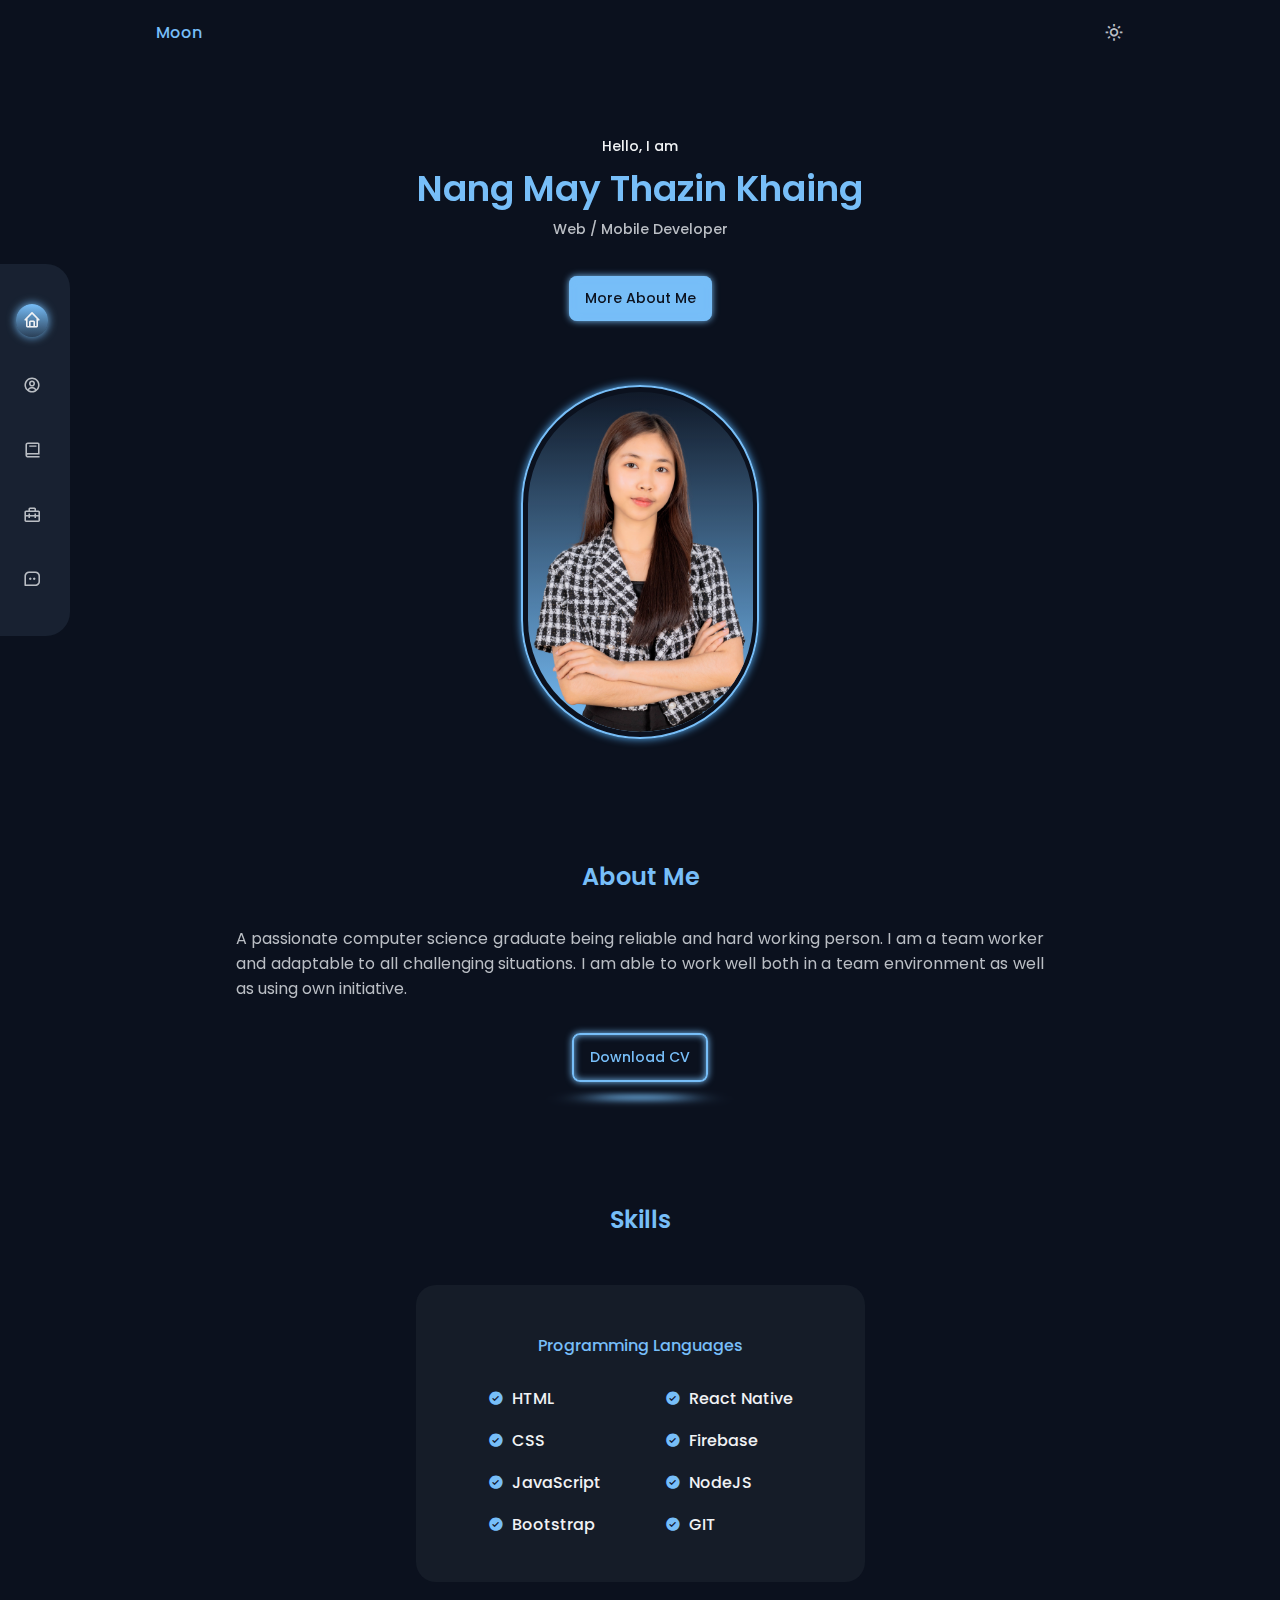
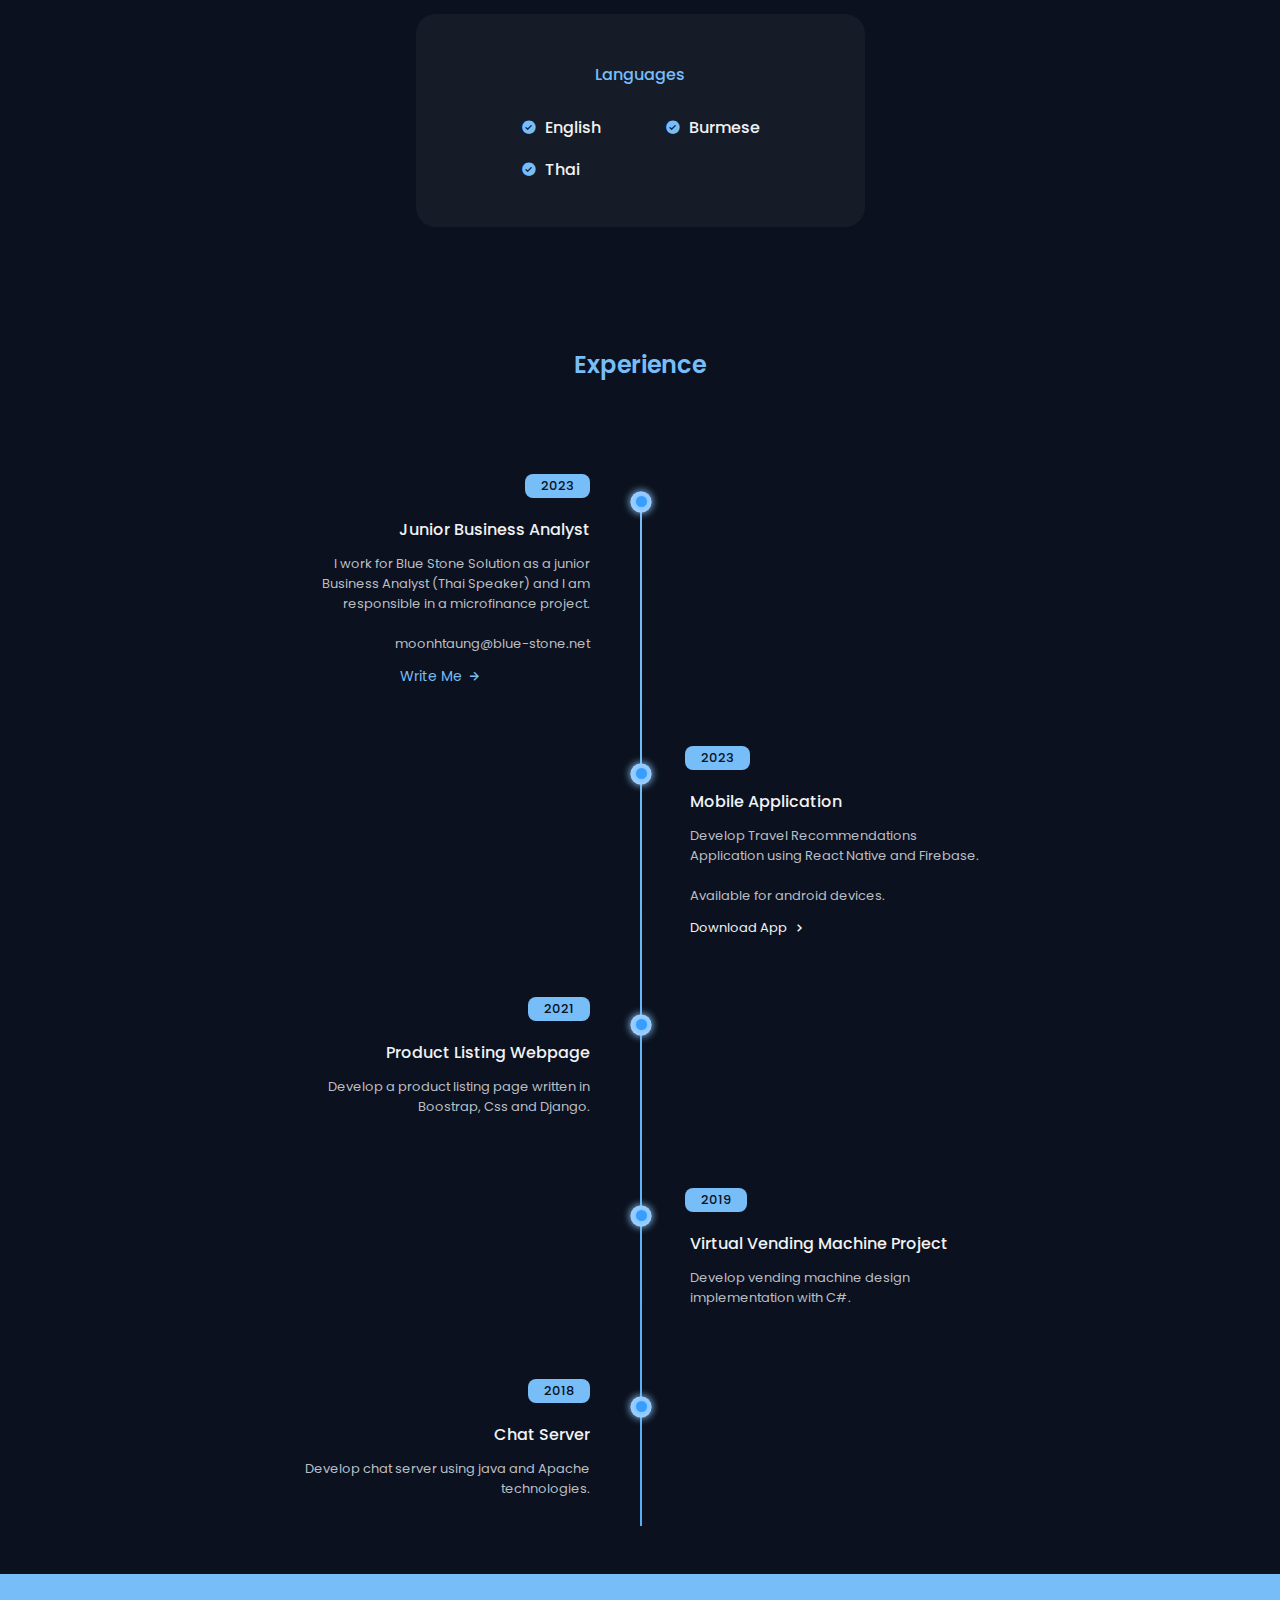
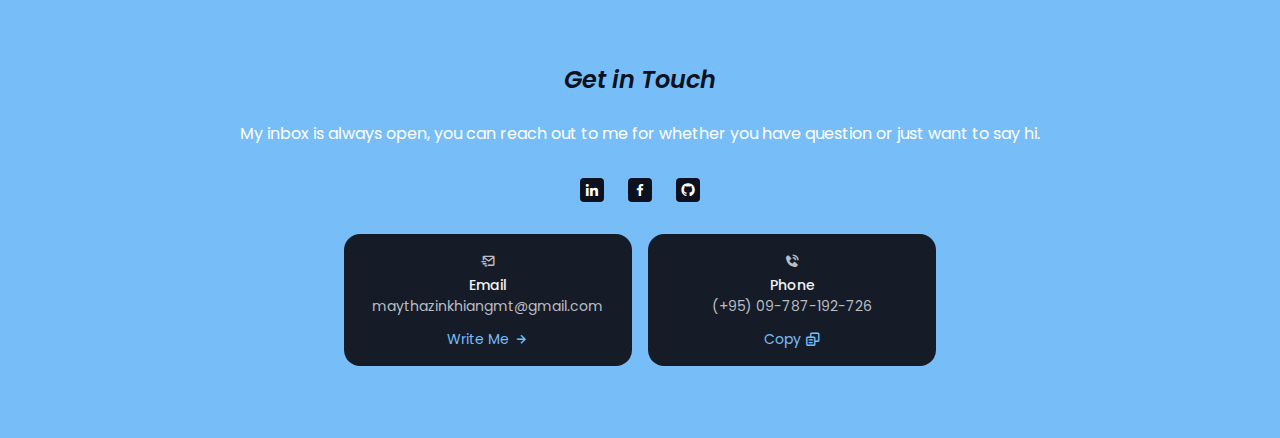
==== index.html @ bf265e57 "change pp and exp" ====
<!DOCTYPE html>
<html lang="en">
  <head>
    <meta charset="UTF-8" />
    <meta name="viewport" content="width=device-width, initial-scale=1.0" />
    <title>May Thazin Khaing | Portfolio</title>
    <!--=============== CSS ===============-->
    <link rel="stylesheet" href="assets/css/styles.css" />

    <!--=============== FAVICON ===============-->
    <link rel="shortcut icon" href="assets/img/T-3.png" type="image/x-icon" />

    <!--=============== BOXICONS ===============-->
    <link
      href="https://unpkg.com/boxicons@2.1.4/css/boxicons.min.css"
      rel="stylesheet"
    />
  </head>
  <body>
    <!--=============== HEADER ===============-->
    <header class="header" id="header">
      <nav class="nav container">
        <a href="#" class="nav_logo"> Moon </a>

        <div class="nav_menu">
          <ul class="nav_list">
            <li class="nav_item">
              <a href="#home" class="nav_link active-link">
                <i class="bx bx-home"></i>
              </a>
            </li>

            <li class="nav_item">
              <a href="#about" class="nav_link">
                <i class="bx bx-user-circle"></i>
              </a>
            </li>

            <li class="nav_item">
              <a href="#skills" class="nav_link">
                <i class="bx bx-book"></i>
              </a>
            </li>

            <li class="nav_item">
              <a href="#experience" class="nav_link">
                <i class="bx bx-briefcase-alt-2"></i>
              </a>
            </li>

            <li class="nav_item">
              <a href="#footer" class="nav_link">
                <i class="bx bx-message-square-dots"></i>
              </a>
            </li>
          </ul>
        </div>

        <!-- Theme Change Button -->
        <i class="bx bx-sun change_theme" id="theme_button"></i>
      </nav>
    </header>
    <!--=============== MAIN ===============-->
    <main class="main">
      <!--=============== Home ===============-->
      <section class="home section" id="home">
        <div class="home_container container grid">
          <div class="home_data">
            <span class="home_greeting">Hello, I am </span>
            <h1 class="home_name">Nang May Thazin Khaing</h1>
            <h3 class="home_position">Web / Mobile Developer</h3>

            <div class="home_button">
              <a href="#about" class="button">More About Me</a>
            </div>
          </div>
          <div class="home_photo-border">
            <div class="home_photo">
              <img
                src="assets/img/profile.png"
                alt=""
                class="home_profile-img"
              />
            </div>
          </div>
        </div>
      </section>

      <!--=============== ABOUT ===============-->
      <section class="about section" id="about">
        <h2 class="section__title">About Me</h2>
        <div class="about_container container grid">
          <div class="about_data">
            <p class="about_description">
              A passionate computer science graduate being reliable and hard
              working person. I am a team worker and adaptable to all
              challenging situations. I am able to work well both in a team
              environment as well as using own initiative.
            </p>
            <div class="home_button">
              <a
                download=""
                href="assets/img/NangMayThazinKhaing.pdf"
                class="button button-transparent"
                >Download CV</a
              >
            </div>
          </div>
        </div>
      </section>

      <!--=============== SKILLS ===============-->
      <section class="skills section" id="skills">
        <h2 class="section__title">Skills</h2>

        <div class="skills_container container grid">
          <div class="skills_content">
            <h3 class="skills_title">Programming Languages</h3>

            <div class="skills_box">
              <div class="skills_group">
                <div class="skills_data">
                  <i class="bx bxs-check-circle"></i>

                  <div>
                    <h3 class="skills_name">HTML</h3>
                  </div>
                </div>

                <div class="skills_data">
                  <i class="bx bxs-check-circle"></i>

                  <div>
                    <h3 class="skills_name">CSS</h3>
                  </div>
                </div>

                <div class="skills_data">
                  <i class="bx bxs-check-circle"></i>

                  <div>
                    <h3 class="skills_name">JavaScript</h3>
                  </div>
                </div>

                <div class="skills_data">
                  <i class="bx bxs-check-circle"></i>

                  <div>
                    <h3 class="skills_name">Bootstrap</h3>
                  </div>
                </div>
              </div>

              <div class="skills_group">
                <div class="skills_data">
                  <i class="bx bxs-check-circle"></i>

                  <div>
                    <h3 class="skills_name">React Native</h3>
                  </div>
                </div>

                <div class="skills_data">
                  <i class="bx bxs-check-circle"></i>

                  <div>
                    <h3 class="skills_name">Firebase</h3>
                  </div>
                </div>

                <div class="skills_data">
                  <i class="bx bxs-check-circle"></i>

                  <div>
                    <h3 class="skills_name">NodeJS</h3>
                  </div>
                </div>

                <div class="skills_data">
                  <i class="bx bxs-check-circle"></i>

                  <div>
                    <h3 class="skills_name">GIT</h3>
                  </div>
                </div>
              </div>
            </div>
          </div>

          <div class="skills_content">
            <h3 class="skills_title">Languages</h3>

            <div class="skills_box">
              <div class="skills_group">
                <div class="skills_data">
                  <i class="bx bxs-check-circle"></i>

                  <div>
                    <h3 class="skills_name">English</h3>
                  </div>
                </div>

                <div class="skills_data">
                  <i class="bx bxs-check-circle"></i>

                  <div>
                    <h3 class="skills_name">Thai</h3>
                  </div>
                </div>
              </div>

              <div class="skills_group">
                <div class="skills_data">
                  <i class="bx bxs-check-circle"></i>
                  <h3 class="skills_name">Burmese</h3>
                </div>
              </div>
            </div>
          </div>
        </div>
      </section>
      <!--=============== EXPERIENCE ===============-->
      <section class="experience section" id="experience">
        <h2 class="section__title">Experience</h2>
        <div class="experience_container container grid">
          <div class="experience_data">
            <ul class="experience_items">
              <li class="experience_list">
                <h3 class="exp_title">Junior Business Analyst</h3>
                <p class="exp_description">
                  I work for Blue Stone Solution as a junior Business Analyst
                  (Thai Speaker) and I am responsible in a microfinance project.

                  <br /><br />
                  moonhtaung@blue-stone.net
                </p>
                </p>
                <a
                  href="mailto:moonhtaung@blue-stone.net"
                  target="_blank"
                  class="contact_button"
                >
                  Write Me
                  <i class="bx bx-right-arrow-alt contact_button-icon"></i>
                </a>
                <span class="exp_circle"></span>
                <span class="exp_date">2023</span>
              </li>
              <li class="experience_list">
                <h3 class="exp_title">Mobile Application</h3>
                <p class="exp_description">
                  Develop Travel Recommendations Application using React Native
                  and Firebase. <br /><br />
                  Available for android devices.
                </p>

                <a
                  class="exp_link"
                  href="https://drive.google.com/file/d/1OIKzMav3jMDz3YAQADviZ7jn5xHWOQcJ/view?usp=share_link"
                  target="_blank"
                  >Download App<i class="bx bx-chevron-right exp_link-icon"></i
                ></a>

                <span class="exp_circle"></span>
                <span class="exp_date">2023</span>
              </li>

              <li class="experience_list">
                <h3 class="exp_title">Product Listing Webpage</h3>
                <p class="exp_description">
                  Develop a product listing page written in Boostrap, Css and
                  Django.
                </p>
                <!-- <a href="#" class="exp_link"
                  >Read More<i class="bx bx-chevron-right exp_link-icon"></i
                ></a> -->
                <span class="exp_circle"></span>
                <span class="exp_date">2021</span>
              </li>

              <li class="experience_list">
                <h3 class="exp_title">Virtual Vending Machine Project</h3>
                <p class="exp_description">
                  Develop vending machine design implementation with C#.
                </p>
                <!-- <a href="#" class="exp_link"
                  >Read More<i class="bx bx-chevron-right exp_link-icon"></i
                ></a> -->
                <span class="exp_circle"></span>
                <span class="exp_date">2019</span>
              </li>

              <li class="experience_list">
                <h3 class="exp_title">Chat Server</h3>
                <p class="exp_description">
                  Develop chat server using java and Apache technologies.
                </p>
                <!-- <a href="#" class="exp_link"
                  >Read More<i class="bx bx-chevron-right exp_link-icon"></i
                ></a> -->
                <span class="exp_circle"></span>
                <span class="exp_date">2018</span>
              </li>
            </ul>
          </div>
        </div>
      </section>
      <!--=============== CONTACT ===============-->
      <section id="footer">
        <footer class="footer">
          <div class="footer_container container">
            <div class="footer_data">
              <h1 class="footer_title">Get in Touch</h1>
              <p class="footer_decription">
                My inbox is always open, you can reach out to me for whether you
                have question or just want to say hi.
              </p>
              <ul class="footer_social">
                <a
                  href="https://www.linkedin.com/in/may-thazin-khaing-b9573a240//"
                  target="_blank"
                  class="footer_social-link"
                >
                  <i class="bx bxl-linkedin"></i>
                </a>
                <a
                  href="https://www.facebook.com/moontoonmt"
                  target="_blank"
                  class="footer_social-link"
                >
                  <i class="bx bxl-facebook"></i>
                </a>
                <a
                  href="https://github.com/maythazinkhaing"
                  target="_blank"
                  class="footer_social-link"
                >
                  <i class="bx bxl-github"></i>
                </a>
              </ul>
            </div>
            <div class="contact_info">
              <div class="contact_card">
                <i class="bx bx-mail-send contact_card-icon"></i>
                <h3 class="contact_card-title">Email</h3>
                <span class="contact_card-data"
                  >maythazinkhiangmt@gmail.com</span
                >

                <a
                  href="mailto:maythazinkhiangmt@gmail.com"
                  target="_blank"
                  class="contact_button"
                >
                  Write Me
                  <i class="bx bx-right-arrow-alt contact_button-icon"></i>
                </a>
              </div>

              <div class="contact_card">
                <i class="bx bxs-phone-call"></i>
                <h3 class="contact_card-title">Phone</h3>
                <span class="contact_card-data">(+95) 09-787-192-726</span>
                <a class="contact_button" onclick="copyPhone()">
                  Copy
                  <i class="bx bx-copy-alt contact_button-icon"></i>
                </a>
              </div>
              <span class="popuptext" id="myPopup">copied!</span>
            </div>
          </div>
        </footer>
      </section>
    </main>
    <!--=============== MAIN JS ===============-->
    <script src="assets/js/scrollreveal.min.js"></script>
    <!--=============== MAIN JS ===============-->
    <script src="assets/js/main.js"></script>
  </body>
</html>
---- assets/css/styles.css ----
/*=============== GOOGLE FONTS ===============*/
@import url("https://fonts.googleapis.com/css2?family=Poppins:wght@400;500;600&display=swap");

/*=============== VARIABLES CSS ===============*/
:root {
  --header-height: 3.5rem;

  /*========== Colors ==========*/
  /*Color mode HSL(hue, saturation, lightness)*/
  /*
        Purple: hsl(250, 66%, 75%)
        Blue: hsl(207, 90%, 72%)
        Pink: hsl(356, 66%, 75%)
        Teal: hsl(174, 63%, 62%)
  */
  --first-hue: 207;
  --sat: 90%;
  --lig: 72%;
  --second-hue: 219;
  --first-color: hsl(var(--first-hue), var(--sat), var(--lig));
  --first-color-alt: hsl(var(--first-hue), var(--sat), 65%); /* -4% */
  --title-color: hsl(var(--second-hue), 15%, 95%);
  --text-color: hsl(var(--second-hue), 8%, 75%);
  --text-color-light: hsl(var(--second-hue), 4%, 55%);
  --body-color: hsl(var(--second-hue), 48%, 8%);
  --container-color: hsl(var(--second-hue), 32%, 12%);

  /*========== Font and typography ==========*/
  /*.5rem = 8px | 1rem = 16px ...*/
  --body-font: "Poppins", sans-serif;
  --biggest-font-size: 1.75rem;
  --h1-font-size: 1.5rem;
  --h2-font-size: 1.25rem;
  --h3-font-size: 1rem;
  --normal-font-size: 0.938rem;
  --small-font-size: 0.813rem;
  --smaller-font-size: 0.75rem;
  --tiny-font-size: 0.625rem;

  /*========== Font weight ==========*/
  --font-medium: 500;
  --font-semibold: 600;

  /*========== z index ==========*/
  --z-tooltip: 10;
  --z-fixed: 100;
  --z-modal: 1000;
}

/* Responsive typography */
@media screen and (min-width: 968px) {
  :root {
    --biggest-font-size: 2.5rem;
    --h1-font-size: 2.25rem;
    --h2-font-size: 1.5rem;
    --h3-font-size: 1.25rem;
    --normal-font-size: 1rem;
    --small-font-size: 0.875rem;
    --smaller-font-size: 0.813rem;
  }
}

/*=============== BASE ===============*/
* {
  box-sizing: border-box;
  padding: 0;
  margin: 0;
}

html {
  scroll-behavior: smooth;
}

body,
button,
input,
textarea {
  font-family: var(--body-font);
  font-size: var(--normal-font-size);
}

body {
  background-color: var(--body-color);
  color: var(--text-color);
  transition: 0.4s; /* for light mode animation */
}

h1,
h2,
h3 {
  color: var(--title-color);
  font-weight: var(--font-semibold);
}

ul {
  list-style: none;
}

a {
  text-decoration: none;
}

button {
  cursor: pointer;
  border: none;
  outline: none;
}

img {
  max-width: 100%;
  height: auto;
}

/*=============== THEME ===============*/
.change_theme {
  font-size: 1.25rem;
  cursor: pointer;
  transition: 0.3s;
}

.change_theme:hover {
  color: var(--first-color);
}

/*========== Variables Light theme ==========*/
body.light-theme {
  --title-color: hsl(var(--second-hue), 15%, 15%);
  --text-color: hsl(var(--second-hue), 8%, 35%);

  --body-color: hsl(var(--second-hue), 100%, 99%);
  --container-color: white;
}

/*========== 
    Color changes in some parts of 
    the website, in light theme
==========*/
.light-theme .scroll-header {
  box-shadow: 0 2px 4px hsla(0, 0%, 1%, 0.1);
}

.light-theme .nav_menu {
  background-color: hsla(var(--second-hue), 32%, 90%, 0.5);
}

.light-theme .skills_content,
.light-theme .contact_card {
  box-shadow: 0 2px 8px hsl(var(--second-hue), 48%, 8%, 0.15);
}
/* .light-theme .experience_list {
  transition: 0.1s;
} */
.light-theme .experience_list:hover {
  box-shadow: 0 2px 8px hsl(var(--second-hue), 48%, 8%, 0.15);
  /* border: 1px solid var(--first-color); */
  /* background-color: none; */
}

.light-theme .footer_decription,
.light-theme .footer_social-link,
.light-theme .button {
  color: var(--title-color);
}

.light-theme .footer_social-link:hover {
  color: white;
  background: var(--title-color);
}

.light-theme .contact_button {
  font-weight: var(--font-medium);
}

.light-theme .button:hover {
  color: var(--body-color);
}
.light-theme .button {
  box-shadow: none;
}

.light-theme .button-transparent {
  box-shadow: 0;
}

.light-theme .active-link,
.light-theme .home_photo-border {
  box-shadow: none;
}

.light-theme .button-transparent::before {
  opacity: 0;
}
/*=============== REUSABLE CSS CLASSES ===============*/
.container {
  max-width: 968px;
  margin-left: 1rem;
  margin-right: 1rem;
}

.grid {
  display: grid;
  gap: 1.25rem;
}

.main {
  overflow: hidden;
}

.section {
  padding: 4.5rem 0 1rem;
}

.section__title,
.section__subtitle {
  text-align: center;
}

.section__title {
  font-size: var(--h2-font-size);
  color: var(--first-color);
  margin-bottom: 2rem;
}

.section__subtitle {
  display: block;
  font-size: var(--smaller-font-size);
  color: var(--text-color-light);
}

/*=============== HEADER & NAV===============*/
.header {
  position: fixed;
  top: 0;
  left: 0;
  width: 100%;
  background-color: var(--body-color);
  z-index: var(--z-fixed);
  transition: 0.4s;
}

.nav {
  display: flex;
  justify-content: space-between;
  align-items: center;
  height: var(--header-height);
}

.nav_logo {
  color: var(--first-color);
  font-weight: var(--font-medium);
  transition: 0.4s;
}

.nav_logo:hover {
  color: var(--first-color-alt);
}

.nav_menu {
  position: fixed;
  /* width: 65px; */
  width: 100%;
  /* height: max-content; */
  /* margin: auto 0;
  inset: 0; */
  bottom: 0;
  left: 0;
  background-color: hsla(var(--second-hue), 32%, 16%, 0.8);
  /* border-radius: 0 2rem 2rem 0; */
  border-radius: 1rem 1rem 0 0;
  /* padding: 2.25rem 1rem; */
  padding: 1rem 2.2rem;
  backdrop-filter: blur(10px);
  transition: 0.4s;
}

.nav_list {
  display: grid;
  /* row-gap: 2rem; */
  /* column-gap: 2rem; */
  justify-content: space-between;
  display: flex;
}

.nav_link {
  color: var(--text-color);
  font-size: 1.15rem;
  padding: 0.45rem;
  border-radius: 5rem;
  display: flex;
  cursor: pointer;
}

/* Active link */
.active-link {
  background: linear-gradient(
    180deg,
    hsla(var(--first-hue), var(--sat), var(--lig), 1),
    hsla(var(--first-hue), var(--sat), var(--lig), 0.2)
  );

  box-shadow: 0 0 0.5em 0 var(--first-color);
  color: var(--title-color);
}

/* Change background header */
.scroll-header {
  box-shadow: 0 4px 4px hsla(0, 0%, 4%, 0.5);
}

/*=============== HOME ===============*/
.home_container {
  position: relative;
  row-gap: 4rem;
  padding-top: 2rem;
}

.home_data {
  text-align: center;
}

.home_greeting,
.home_position {
  font-size: var(--small-font-size);
  font-weight: var(--font-medium);
}

.home_greeting {
  display: block;
  color: var(--title-color);
  margin-bottom: 0.25rem;
}

.home_name {
  font-size: var(--h1-font-size);
  color: var(--first-color);
  margin-bottom: 0.2rem;
}

.home_position {
  color: var(--text-color);
  margin-bottom: 2.25rem;
}

.home_profile-img {
  width: 190px;
  max-width: 95%;
}

.home_photo {
  width: 190px;
  height: 290px;
  background: linear-gradient(
    180deg,
    hsla(var(--first-hue), var(--sat), var(--lig), 0.05),
    hsla(var(--first-hue), var(--sat), var(--lig), 1)
  );
  display: flex;
  align-items: flex-end;
  justify-content: center;
  border-radius: 10rem 10rem 10rem 10rem;
  overflow: hidden;
}

.home_photo-border {
  justify-self: center;
  border: 2px solid var(--first-color);

  border-radius: 10rem 10rem 10rem 10rem;
  padding: 0.3rem;
  box-shadow: 0 0 0.5em 0 var(--first-color-alt);
}

.home_button {
  justify-content: center;
  align-items: center;
}
/*=============== BUTTONS ===============*/
.button {
  display: inline-block;
  background-color: var(--first-color);
  padding: 0.75rem 1rem;
  border-radius: 0.5rem;
  color: var(--body-color);
  font-size: var(--small-font-size);
  font-weight: var(--font-medium);
  transition: 0.4s;
  box-shadow: inset 0 0 0.5em 0 var(--first-color),
    0 0 0.5em 0 var(--first-color);
}

.button-transparent {
  background-color: transparent;
  color: var(--first-color);
  border: 2px solid var(--first-color);
  box-shadow: inset 0 0 0.5em 0 var(--first-color),
    0 0 0.5em 0 var(--first-color);
  position: relative;
}

.button-transparent::before {
  content: "";
  position: absolute;
  background: var(--first-color);
  top: 90%;
  left: 0;
  width: 100%;
  height: 100%;
  transform: perspective(8em) rotatex(40deg) scale(0.7, 0.15);
  filter: blur(2em);
  /* opacity: 0.7; */
}

.button:hover {
  color: var(--body-color);
  background-color: var(--first-color-alt);
}

/*=============== ABOUT ===============*/
.about_container {
  row-gap: 2.5rem;
}

.about_data {
  text-align: center;
  transition: 0.4s;
}

.about_description {
  text-align: justify;
  margin: 0 1rem 2rem 1rem;
}
/*=============== ABOUT ===============*/
.skills_container {
  row-gap: 2rem;
  padding-top: 1rem;
}

.skills_content {
  background-color: var(--container-color);
  padding: 1.5rem;
  border-radius: 1.25rem;
}

.skills_title {
  font-size: var(--normal-font-size);
  font-weight: var(--font-medium);
  color: var(--first-color);
  text-align: center;
  margin-bottom: 1.5rem;
}

.skills_box {
  display: flex;
  justify-content: center;
  column-gap: 2.5rem;
}

.skills_group {
  display: grid;
  align-content: flex-start;
  row-gap: 1.5rem;
}

.skills_data {
  display: flex;
  column-gap: 0.5rem;
}

.skills .bxs-check-circle {
  color: var(--first-color);
  font-size: 1rem;
  font-weight: var(--font-medium);
}

.skills_name {
  font-size: var(--normal-font-size);
  font-weight: var(--font-medium);
  line-height: 18px;
}

.skills_level {
  font-size: var(--tiny-font-size);
}

/*=============== EXPERIENCE ===============*/
.experience_container {
  row-gap: 1.2rem;
  padding-top: 5.5rem;
  padding-bottom: 2rem;
}
.experience_data {
  width: 80%;
  height: auto;
  position: relative;
  justify-self: center;
  align-self: center;
}

.experience_items {
  list-style: none;
  margin-left: 1rem;
}
.experience_items::after {
  position: absolute;
  content: " ";
  width: 2px;
  height: 100%;
  background-image: linear-gradient(
    to bottom,
    var(--first-color),
    var(--first-color-alt)
  );
  left: -14px;
}

.experience_list {
  width: 100%;
  height: auto;
  padding: 15px 20px;
  /* background-color: var(--container-color); */
  box-shadow: 1px 1p 25px #0000008a;
  border-radius: 1rem;
  margin-bottom: 4.5rem;
  float: none;
  clear: none;
  position: relative;
  z-index: 99;
  transition: 0.4s;
}

.experience_list:hover {
  background-color: var(--container-color);
}

.experience_list:nth-child(odd) {
  float: left;
  clear: right;
}

.experience_list:nth-child(even) {
  float: right;
  clear: left;
}

.experience_list:last-child {
  margin-bottom: 0;
}

.exp_title {
  font-size: var(--normal-font-size);
  font-weight: var(--font-medium);
  color: var(--title-color);
}

.exp_description {
  font-size: var(--small-font-size);
  margin: 0.75rem 0;
  color: var(--text-color);
}

.exp_link {
  font-size: var(--smaller-font-size);
  color: var(--title-color);
  display: flex;
  width: fit-content;
  align-items: center;
  column-gap: 0.25rem;
  cursor: pointer;
}

.exp_link-icon {
  font-size: 1rem;
  transition: 0.4s;
}

.exp_link:hover .exp_link-icon {
  transform: translateX(0.25rem);
}

.exp_date {
  position: absolute;
  top: -28px;
  left: 15px;
  padding: 0.12rem 1rem;
  background-color: var(--first-color);
  /* border: 1px solid var(--first-color); */
  border-radius: 0.5rem;
  font-size: var(--smaller-font-size);
  font-weight: var(--font-medium);
  color: var(--body-color);
  display: grid;
  place-items: center;
}

.exp_circle {
  width: 25px;
  height: 25px;
  background-color: #a8d5ff;
  border-radius: 50%;
  position: absolute;
  top: 0;
  left: -29px;
  opacity: 1;
  transform: translate(-50%, -50%);
  box-shadow: inset 0 0 0.5em 0 #a8d5ff, 0 0 0.5em 0 #a8d5ff;
}

.exp_circle::after {
  content: " ";
  width: 15px;
  height: 15px;
  background-color: #379eff;
  border-radius: 50%;
  position: absolute;
  top: 50%;
  left: 50%;
  transform: translate(-50%, -50%);
  box-shadow: 0 0 0.7em 0 #379eff;
}

/*=============== SERVICES ===============*/

/* Services modal */

/*Active modal*/

/*=============== WORK ===============*/

/* Active item work*/

/*=============== TESTIMONIAL ===============*/

/* Swiper class */

/*=============== CONTACT ===============*/

/*=============== FOOTER ===============*/
.footer_container {
  padding: 3rem 0 8rem;
  transition: 0.4s;
  /* height: 100%; */
}

.footer {
  background-color: var(--first-color);
  /* height: 100vh; */
}

.footer_title {
  color: var(--body-color);
  font-size: 1.6rem;
  font-style: italic;
  text-align: center;
  margin-bottom: 1.5rem;
  margin-top: 1rem;
}

.footer_decription {
  color: white;
  text-align: center;
  margin-bottom: 2rem;
  font-size: var(--h3-font-size);
}

.footer_social {
  display: flex;
  justify-content: center;
  column-gap: 1.5rem;
  margin-bottom: 2rem;
}

.footer_social-link {
  color: white;
  background-color: var(--body-color);
  font-size: 1rem;
  padding: 0.25rem;
  border-radius: 0.25rem;
  display: inline-flex;
  transition: 0.4s;
}

.footer_social-link:hover {
  background-color: white;
  color: var(--body-color);
  border-radius: 50%;
  transform: scale(1.2);
}

.contact_info {
  display: grid;
  gap: 1rem;
}

.contact_card {
  background-color: var(--container-color);
  padding: 1rem;
  border-radius: 1rem;
  text-align: center;
}

.contact_card-title,
.contact_card-data {
  font-size: var(--small-font-size);
}

.contact_card-title {
  font-weight: var(--font-medium);
}

.contact_card-data {
  margin-bottom: 0.75rem;
  display: block;
}

.contact_button {
  display: flex;
  color: var(--first-color);
  font-size: var(--small-font-size);
  align-items: center;
  justify-content: center;
  column-gap: 0.25rem;
  cursor: pointer;
}

.contact_button:hover .contact_button-icon {
  transform: translateX(0.25rem);
}

.contact_button-icon {
  font-size: 1rem;
  transition: 0.4s;
}

/*=============== SCROLL BAR ===============*/
.popup {
  position: relative;
  display: inline-block;
  cursor: pointer;
  -webkit-user-select: none;
  -moz-user-select: none;
  -ms-user-select: none;
  user-select: none;
}

/* The actual popup */
.popuptext {
  display: none;
  font-size: var(--smaller-font-size);
  background-color: #555;
  color: #fff;
  text-align: center;
  border-radius: 6px;
  padding: 0.5rem 0.8rem;
  /* position: absolute; */
  z-index: 100;
  justify-self: center;
  /* display: inline-grid; */

  bottom: -312%;
  transition: 0.4s;
}

/* Popup arrow */

/* Toggle this class - hide and show the popup */
.show {
  display: inline-grid;
  -webkit-animation: fadeIn 1s;
  animation: fadeIn 1s;
}

/* Add animation (fade in the popup) */
@-webkit-keyframes fadeIn {
  from {
    opacity: 0;
  }
  to {
    opacity: 0.8;
  }
}

@keyframes fadeIn {
  from {
    opacity: 0;
  }
  to {
    opacity: 0.8;
  }
}

/*=============== SCROLL BAR ===============*/
::-webkit-scrollbar {
  width: 0.3rem;
  border-radius: 0.3rem;
  background-color: hsl(var(--second-hue), 8%, 38%);
}

::-webkit-scrollbar-thumb {
  /* background-color: hsl(var(--second-hue), 8%, 26%); */
  background-color: var(--first-color);
  border-radius: 0.5rem;
}

::-webkit-scrollbar-thumb:hover {
  background-color: var(--first-color-alt);
}

/*=============== BREAKPOINTS ===============*/
/* For small devices */
@media screen and (max-width: 320px) {
  .nav_menu {
    padding: 0.7rem 1.5rem;
  }

  .nav_link {
    font-size: 1rem;
  }

  .home_name {
    font-size: var(--h2-font-size);
  }

  .home_photo {
    width: 160px;
    height: 250px;
  }

  .skills_box {
    column-gap: 0.5rem;
  }
  .skills_title,
  .exp_title {
    font-size: var(--small-font-size);
  }
  .skills_name {
    font-size: var(--smaller-font-size);
  }
}

.exp_circle {
  width: 21px;
  height: 21px;
}

.exp_circle::after {
  width: 11px;
  height: 11px;
}

.exp_description {
  font-size: var(--smaller-font-size);
}

.footer_title {
  font-size: var(--h2-font-size);
}

.footer_decription {
  font-size: var(--small-font-size);
}

/* .contact_card-data {
  font-size: var(--small-font-size);
} */

/* For medium devices */
@media screen and (min-width: 576px) {
  .about_description {
    padding: 0 4rem;
  }

  .skills_container {
    justify-content: center;
  }

  .skills_content {
    padding: 2rem 3.5rem;
  }

  .experience_items {
    margin: 0;
  }

  .experience_items::after {
    left: auto;
  }
  .experience_data {
    width: 70%;
  }
  .experience_list {
    width: 50%;
  }

  .experience_list:nth-child(odd) {
    text-align: right;
  }

  .experience_list:nth-child(odd) {
    float: left;
    clear: right;
    transform: translateX(-30px);
  }

  .experience_list:nth-child(odd) .exp_date {
    right: 20px;
    left: auto;
  }

  .experience_list:nth-child(odd) .exp_circle {
    right: -31px;
    transform: translate(50%, -50%);
    left: auto;
  }

  .experience_list:nth-child(even) {
    float: right;
    clear: left;
    transform: translateX(30px);
  }
  .footer_container {
    padding-right: 4rem;
    padding-left: 4rem;
  }

  .footer_decription {
    font-size: var(--normal-font-size);
  }
}

@media screen and (min-width: 767px) {
  .contact_info {
    grid-template-columns: repeat(2, 50%);
  }

  .contact_card-data {
    word-wrap: break-word;
  }

  .contact_info {
    justify-content: center;
  }
}

/* For large devices */
@media screen and (min-width: 992px) {
  /* #footer {
    height: 100vh;
  }

  .footer {
    height: 100%;
  } */

  .container {
    margin-left: auto;
    margin-right: auto;
  }

  .section {
    padding: 6.5rem 0 1rem;
  }

  .section_title {
    margin-bottom: 3.5rem;
  }

  .nav {
    height: calc(var(--header-height) + 0.5rem);
  }

  .home_photo {
    width: 225px;
    height: 340px;
  }

  .home_profile-img {
    width: 240px;
  }

  .nav_menu {
    position: fixed;
    width: 70px;
    /* width: 100%; */
    height: max-content;
    margin: auto 0;
    inset: 0;
    /* bottom: 0;
    left: 0; */
    background-color: hsla(var(--second-hue), 32%, 16%, 0.8);
    border-radius: 0 1.5rem 1.5rem 0;
    /* border-radius: 1rem 1rem 0 0; */
    padding: 2.5rem 1rem;
    /* padding: 1rem 2.2rem; */
    backdrop-filter: blur(10px);
    transition: 0.4s;
  }

  .nav_list {
    display: grid;
    row-gap: 2rem;
    column-gap: 2rem;
    justify-content: space-between;
    /* display: flex; */
  }

  .skills_content {
    padding: 3rem 4.5rem;
  }
  .skills_title {
    margin-bottom: 2rem;
  }
  .skills_box {
    column-gap: 4rem;
  }

  .footer_container {
    justify-content: center;
    display: flex;
    align-items: center;
    height: 100%;
    flex-direction: column;
    padding: 4.5rem;
  }

  .contact_info {
    width: 70%;
    justify-content: flex;
  }

  .experience_list:nth-child(odd) {
    text-align: right;
  }
}
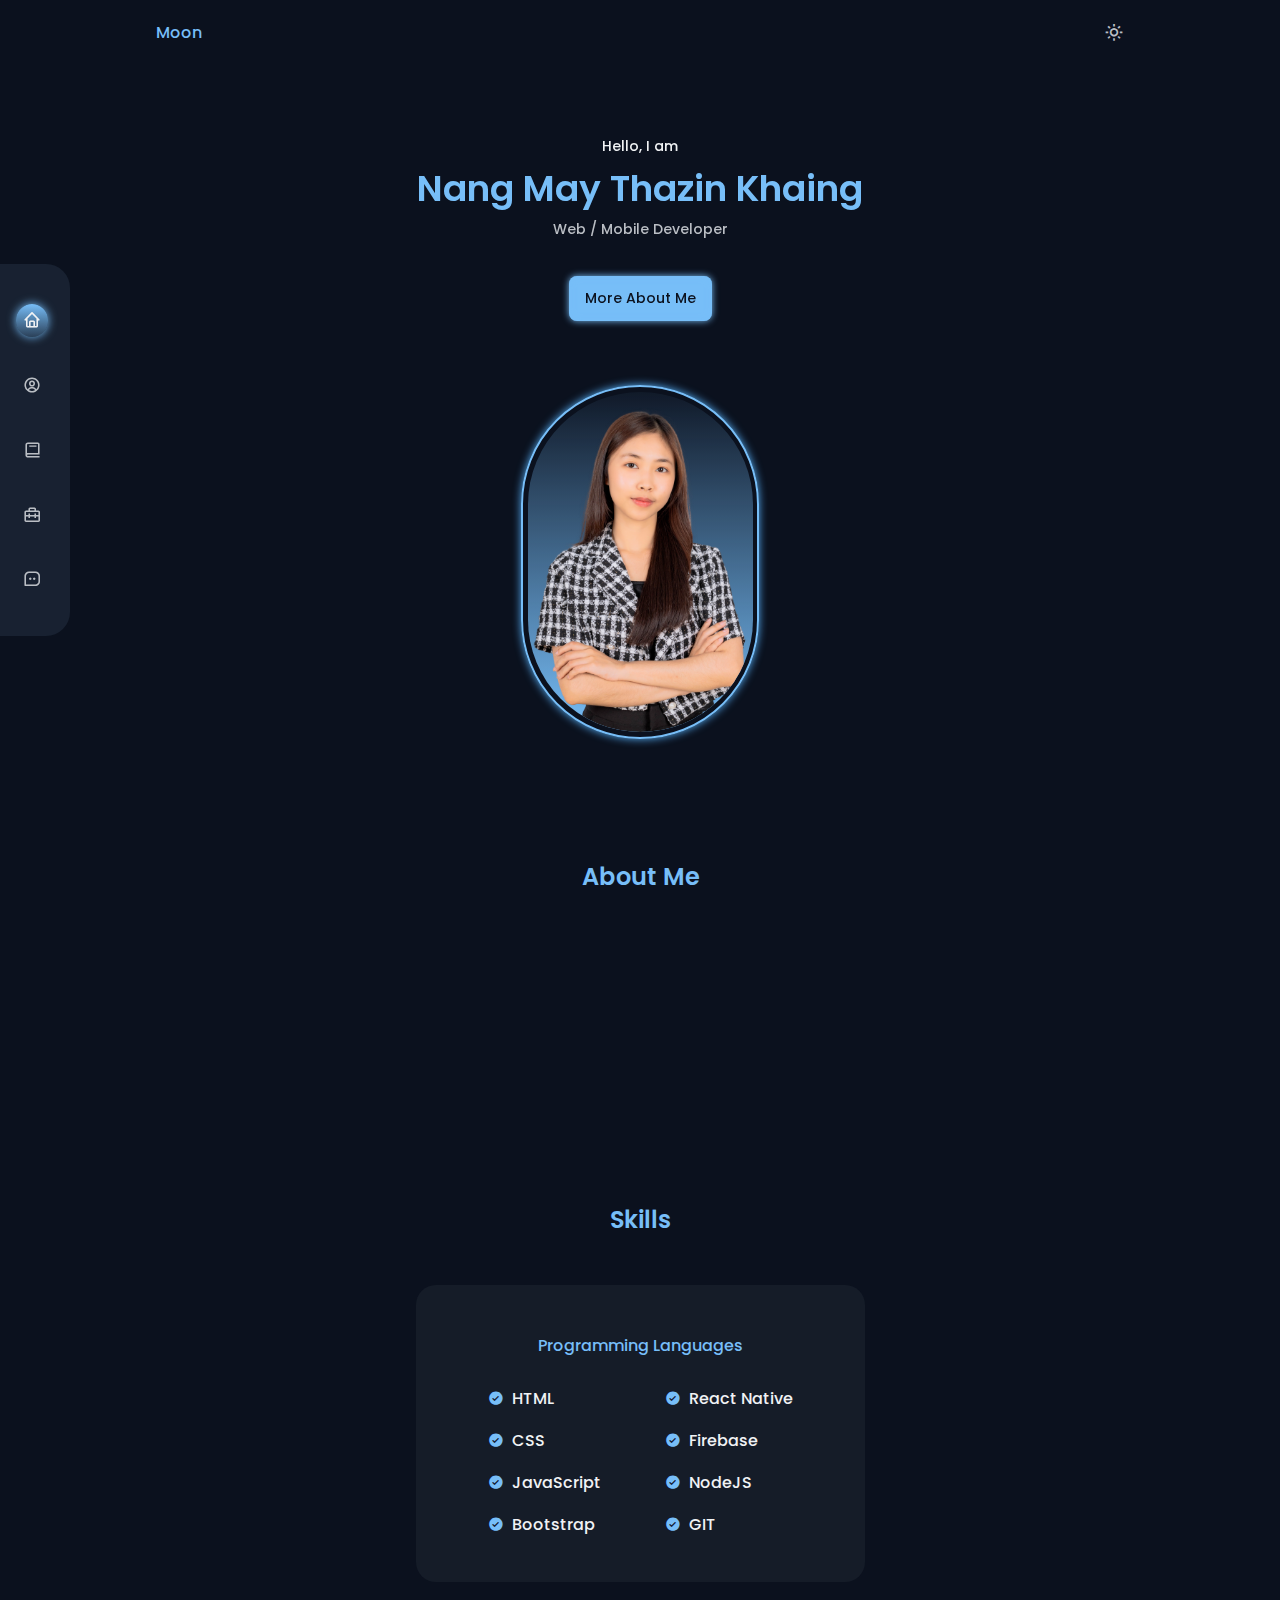
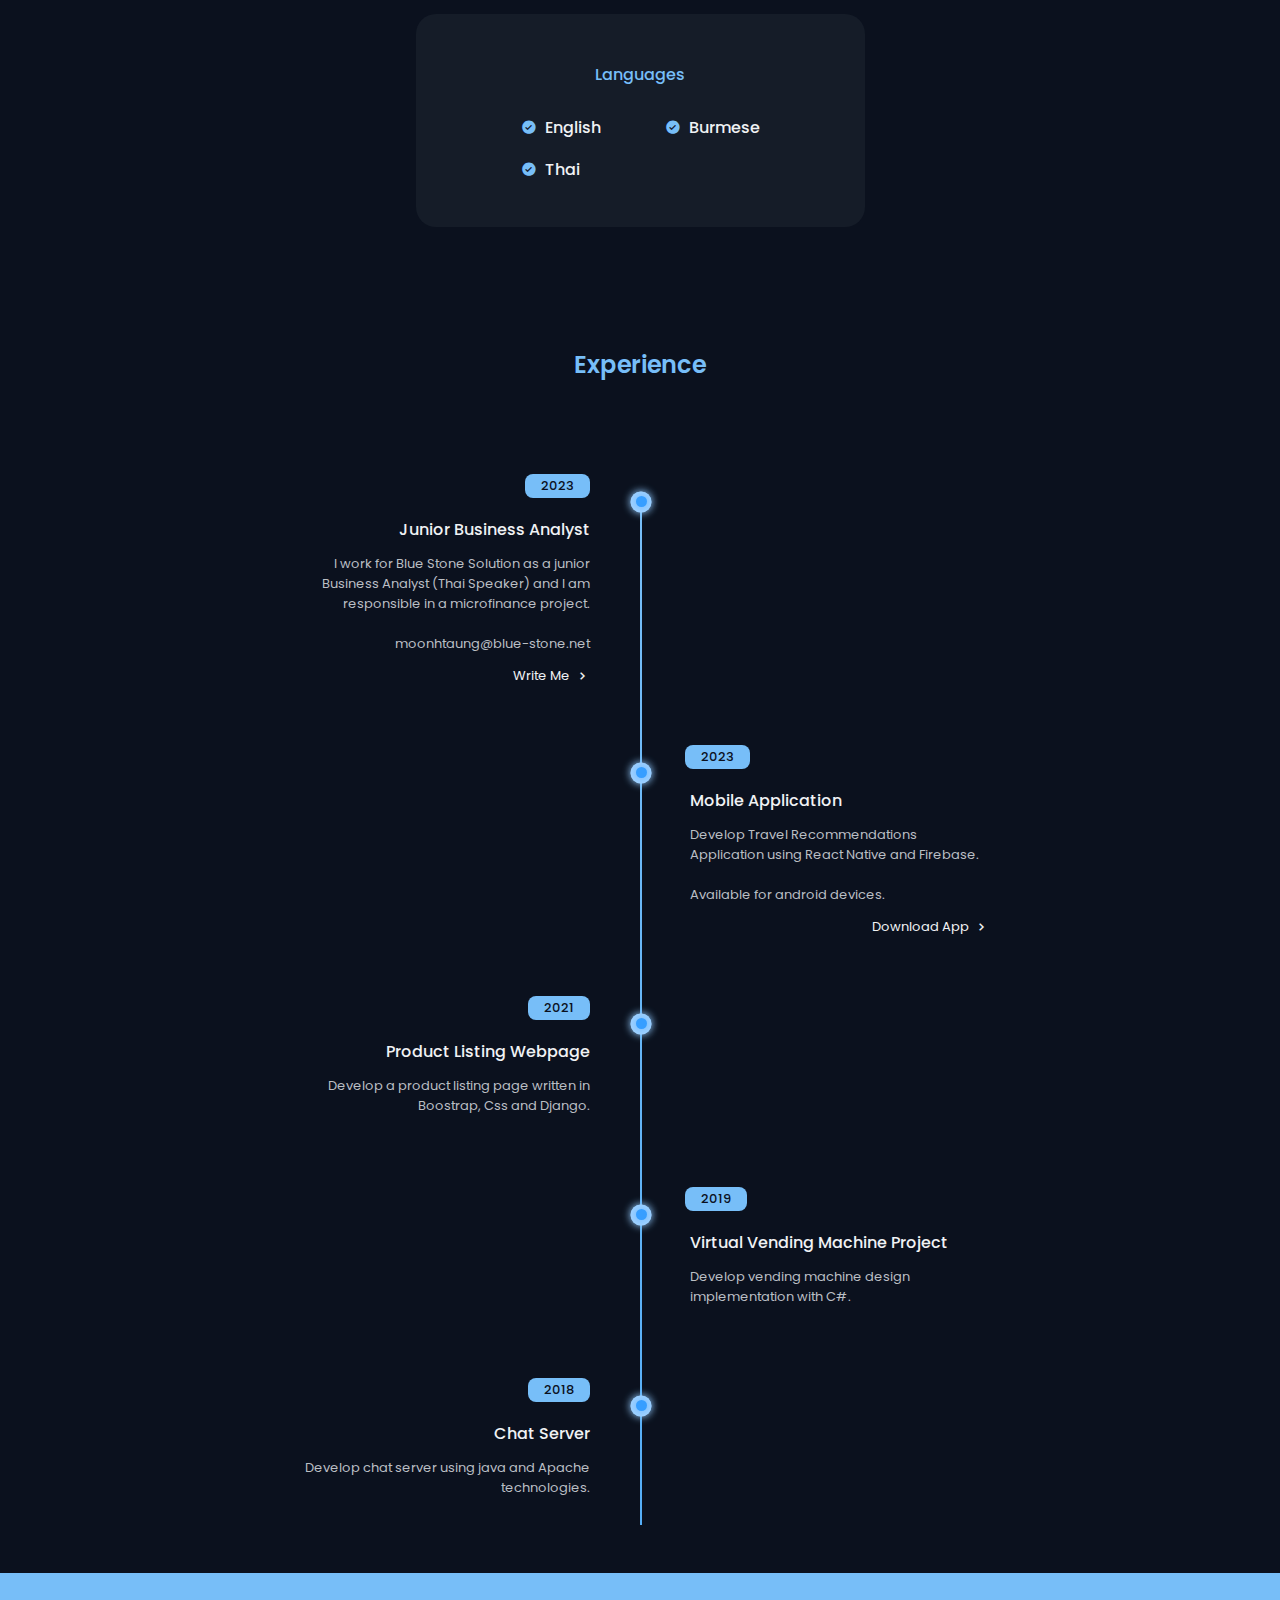
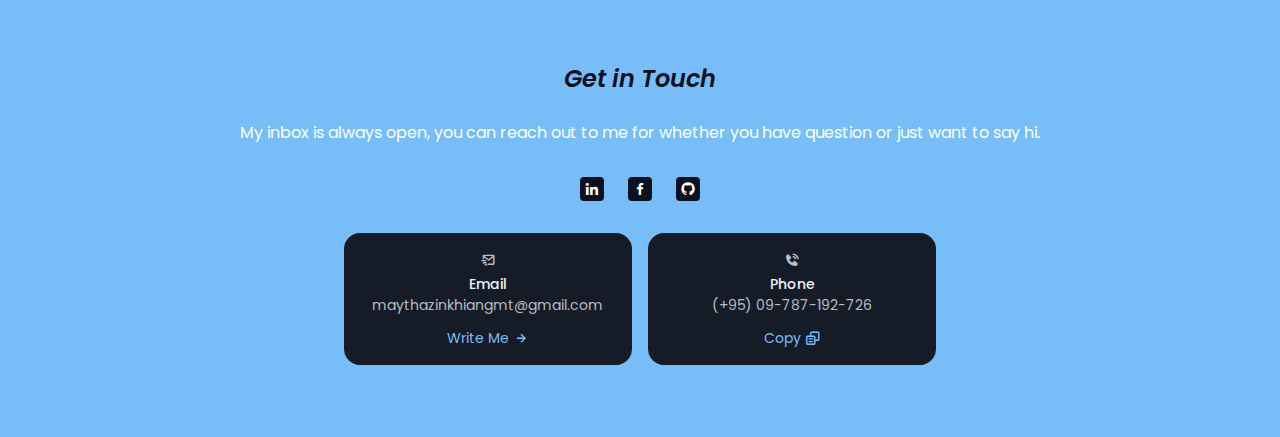
==== commit 6c54a7d5: "update resume" ====
--- a/index.html
+++ b/index.html
@@ -100,7 +100,7 @@
             <div class="home_button">
               <a
                 download=""
-                href="assets/img/NangMayThazinKhaing.pdf"
+                href="assets/img/MayThazinKhaing(Resume).pdf"
                 class="button button-transparent"
                 >Download CV</a
               >
@@ -235,15 +235,12 @@
                   <br /><br />
                   moonhtaung@blue-stone.net
                 </p>
-                </p>
-                <a
+                <a
+                  class="exp_link"
                   href="mailto:moonhtaung@blue-stone.net"
                   target="_blank"
-                  class="contact_button"
-                >
-                  Write Me
-                  <i class="bx bx-right-arrow-alt contact_button-icon"></i>
-                </a>
+                  >Write Me<i class="bx bx-chevron-right exp_link-icon"></i
+                ></a>
                 <span class="exp_circle"></span>
                 <span class="exp_date">2023</span>
               </li>
--- a/assets/css/styles.css
+++ b/assets/css/styles.css
@@ -917,6 +917,12 @@
     clear: left;
     transform: translateX(30px);
   }
+
+  .exp_link:nth-child(odd) {
+    float: right;
+    clear: left;
+  }
+
   .footer_container {
     padding-right: 4rem;
     padding-left: 4rem;
@@ -1030,4 +1036,8 @@
   .experience_list:nth-child(odd) {
     text-align: right;
   }
-}
+  .exp_link:nth-child(odd) {
+    float: right;
+    clear: left;
+  }
+}
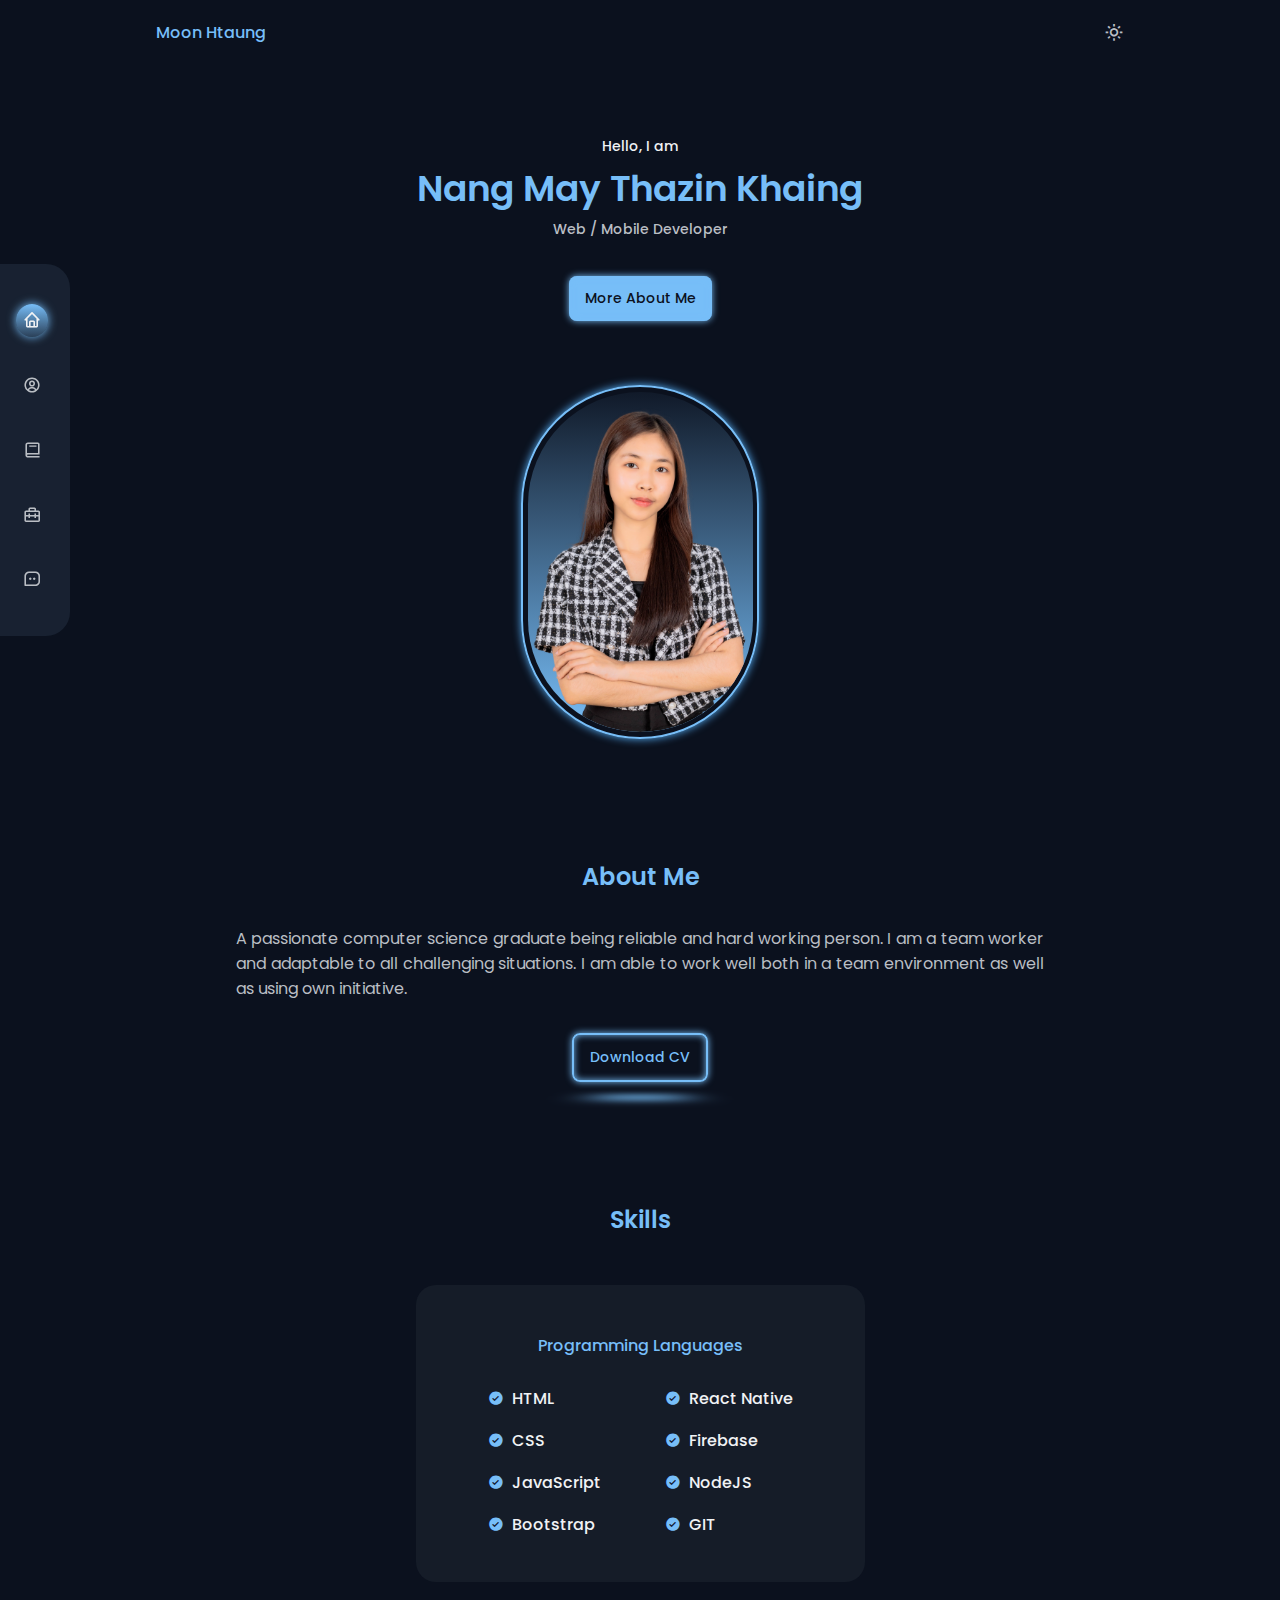
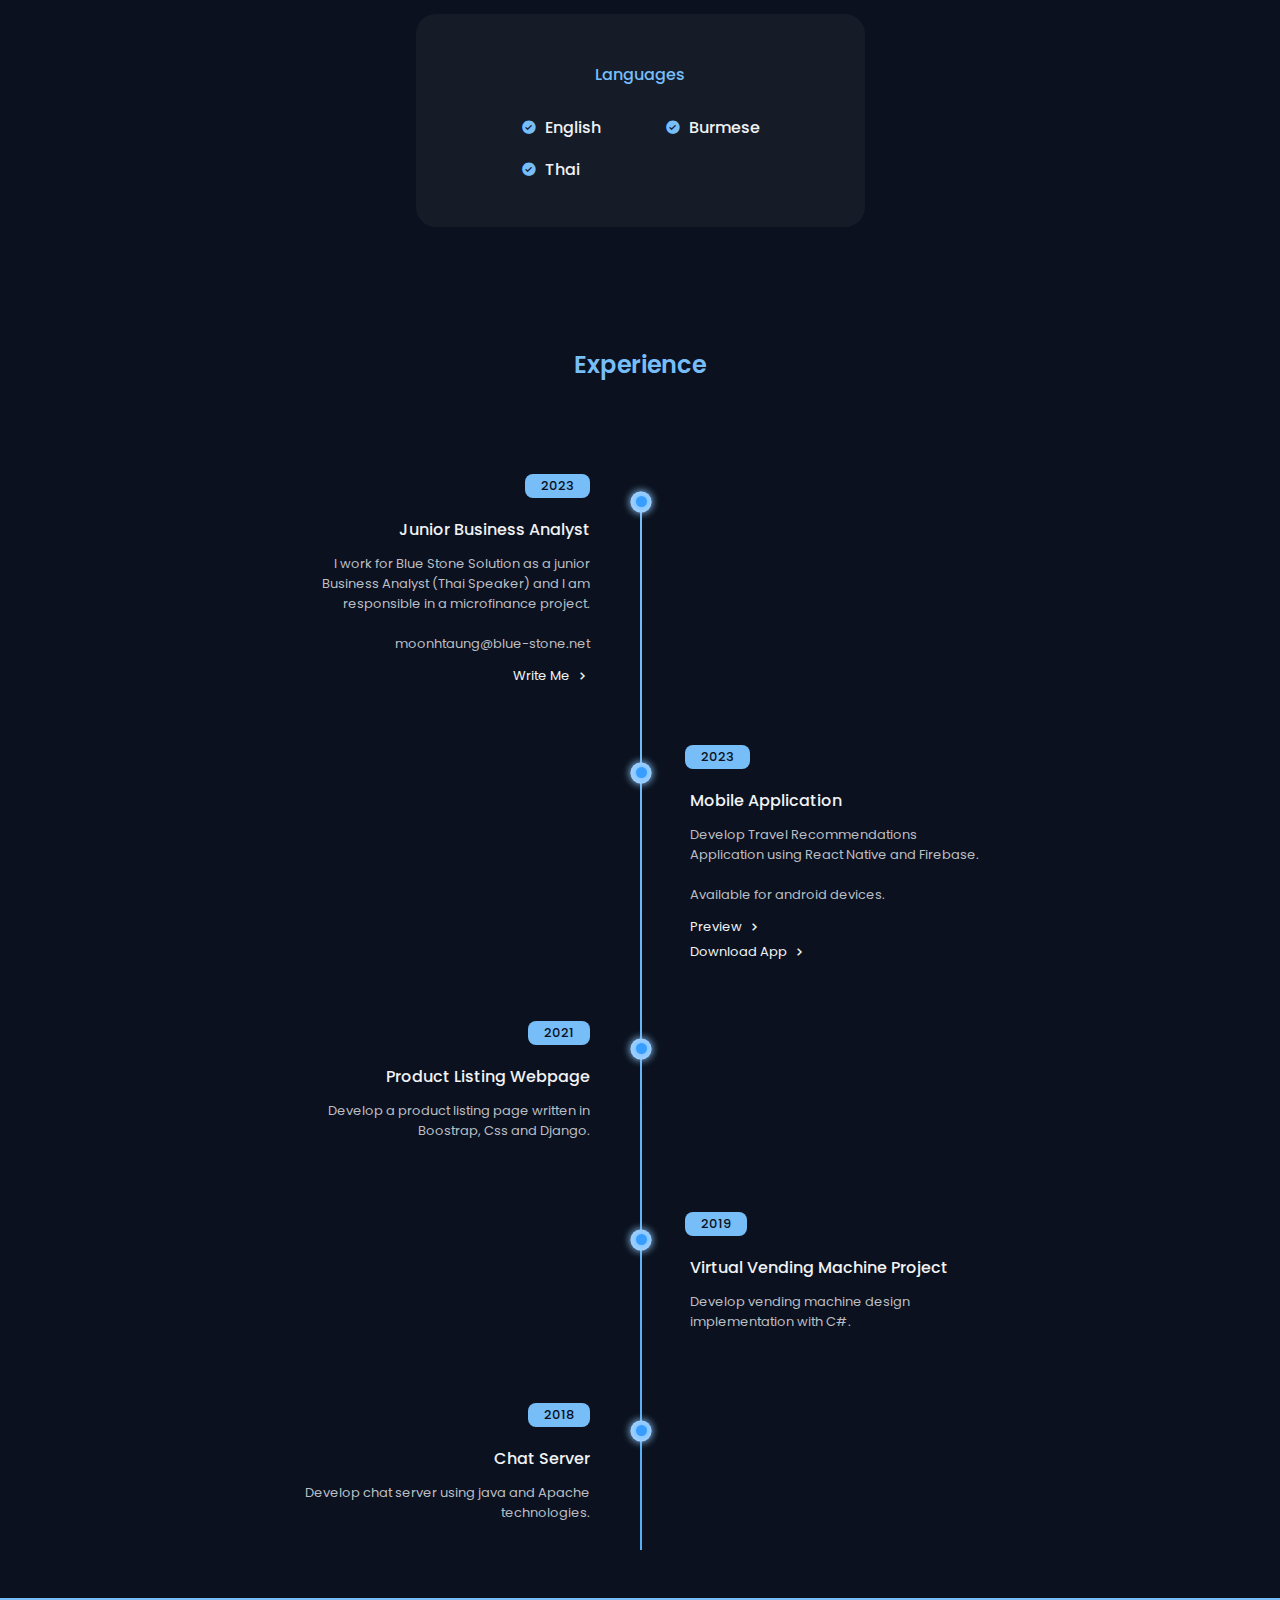
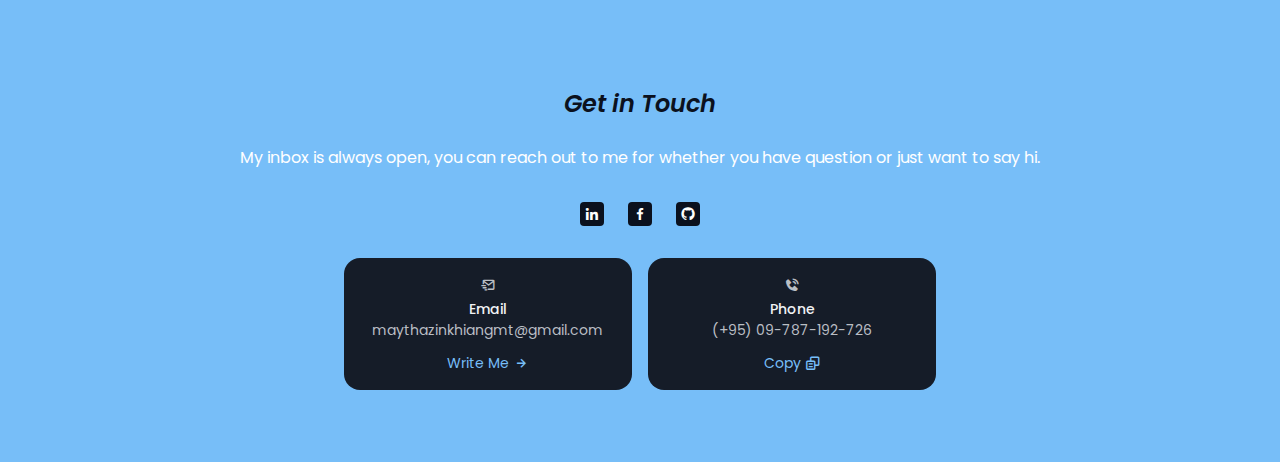
==== commit 6d8c5354: "add new screen" ====
--- a/index.html
+++ b/index.html
@@ -20,7 +20,7 @@
     <!--=============== HEADER ===============-->
     <header class="header" id="header">
       <nav class="nav container">
-        <a href="#" class="nav_logo"> Moon </a>
+        <a href="#" class="nav_logo"> Moon Htaung</a>
 
         <div class="nav_menu">
           <ul class="nav_list">
@@ -251,7 +251,9 @@
                   and Firebase. <br /><br />
                   Available for android devices.
                 </p>
-
+                <a class="exp_link" href="/screen/KengTung_App.html"
+                  >Preview<i class="bx bx-chevron-right exp_link-icon"></i></a
+                ><br />
                 <a
                   class="exp_link"
                   href="https://drive.google.com/file/d/1OIKzMav3jMDz3YAQADviZ7jn5xHWOQcJ/view?usp=share_link"
@@ -370,7 +372,8 @@
         </footer>
       </section>
     </main>
-    <!--=============== MAIN JS ===============-->
+
+    <!--=============== Scroll JS ===============-->
     <script src="assets/js/scrollreveal.min.js"></script>
     <!--=============== MAIN JS ===============-->
     <script src="assets/js/main.js"></script>
--- a/assets/css/styles.css
+++ b/assets/css/styles.css
@@ -290,6 +290,25 @@
   cursor: pointer;
 }
 
+/* KT Variables */
+.back_icon {
+  font-size: var(--small-font-size);
+  color: var(--first-color);
+  display: flex;
+  width: fit-content;
+  align-items: center;
+  column-gap: 0.25rem;
+  cursor: pointer;
+  padding-left: 1px;
+  padding-right: 1px;
+  position: relative;
+  transition: 0.4s;
+}
+
+.nav_logo:hover .back_icon {
+  transform: translateX(-0.25rem);
+}
+
 /* Active link */
 .active-link {
   background: linear-gradient(
@@ -566,6 +585,9 @@
   align-items: center;
   column-gap: 0.25rem;
   cursor: pointer;
+  float: none;
+  clear: none;
+  position: relative;
 }
 
 .exp_link-icon {
@@ -731,6 +753,79 @@
   transition: 0.4s;
 }
 
+/*=============== Swiper ===============*/
+
+.user_card {
+  background-position: center;
+
+  position: relative;
+  width: 100%;
+  overflow: hidden;
+  filter: blur(1.5px);
+  transition: 0.4s;
+}
+
+.swiper {
+  width: auto;
+  padding-top: 20px;
+  padding-bottom: 50px;
+  position: relative;
+}
+
+.swiper-slide-active {
+  filter: blur(0px);
+}
+
+.user_image {
+  width: 100%;
+  display: block;
+  box-shadow: 0px -4px 8px 0px rgba(0, 0, 0, 0.2);
+  overflow: hidden;
+  padding: 0 10px 0 10px;
+}
+
+.user_description {
+  text-align: center;
+  font-size: var(--smaller-font-size);
+  padding-top: 1rem;
+  color: var(--title-color);
+  display: none;
+  transition: 0.4s;
+  align-self: center;
+}
+
+.swiper-slide-active .user_description {
+  display: block;
+}
+
+/* .swiper-slide {
+  background-position: center;
+  background-size: cover;
+  width: 300px;
+  height: 300px;
+}
+
+.swiper-slide img {
+  display: block;
+  width: 100%;
+} */
+
+.swiper-3d .swiper-slide-shadow-left,
+.swiper-3d .swiper-slide-shadow-right {
+  background-image: none;
+}
+
+.section_description {
+  align-self: center;
+  text-align: justify;
+  padding-right: 2rem;
+  padding-left: 2rem;
+  padding-bottom: 1rem;
+  font-size: var(--smaller-font-size);
+  display: flex;
+  justify-content: space-around;
+}
+
 /*=============== SCROLL BAR ===============*/
 .popup {
   position: relative;
@@ -918,11 +1013,14 @@
     transform: translateX(30px);
   }
 
-  .exp_link:nth-child(odd) {
+  .experience_list:nth-child(odd) .exp_link {
     float: right;
     clear: left;
   }
-
+  .experience_list:nth-child(even) .exp_link {
+    float: left;
+    clear: right;
+  }
   .footer_container {
     padding-right: 4rem;
     padding-left: 4rem;
@@ -931,6 +1029,10 @@
   .footer_decription {
     font-size: var(--normal-font-size);
   }
+
+  /* .user_container {
+    width: 800px;
+  } */
 }
 
 @media screen and (min-width: 767px) {
@@ -944,6 +1046,10 @@
 
   .contact_info {
     justify-content: center;
+  }
+
+  .section_description {
+    font-size: var(--small-font-size);
   }
 }
 
@@ -1036,8 +1142,12 @@
   .experience_list:nth-child(odd) {
     text-align: right;
   }
-  .exp_link:nth-child(odd) {
+  .experience_list:nth-child(odd) .exp_link {
     float: right;
     clear: left;
   }
-}
+  .experience_list:nth-child(even) .exp_link {
+    float: left;
+    clear: right;
+  }
+}
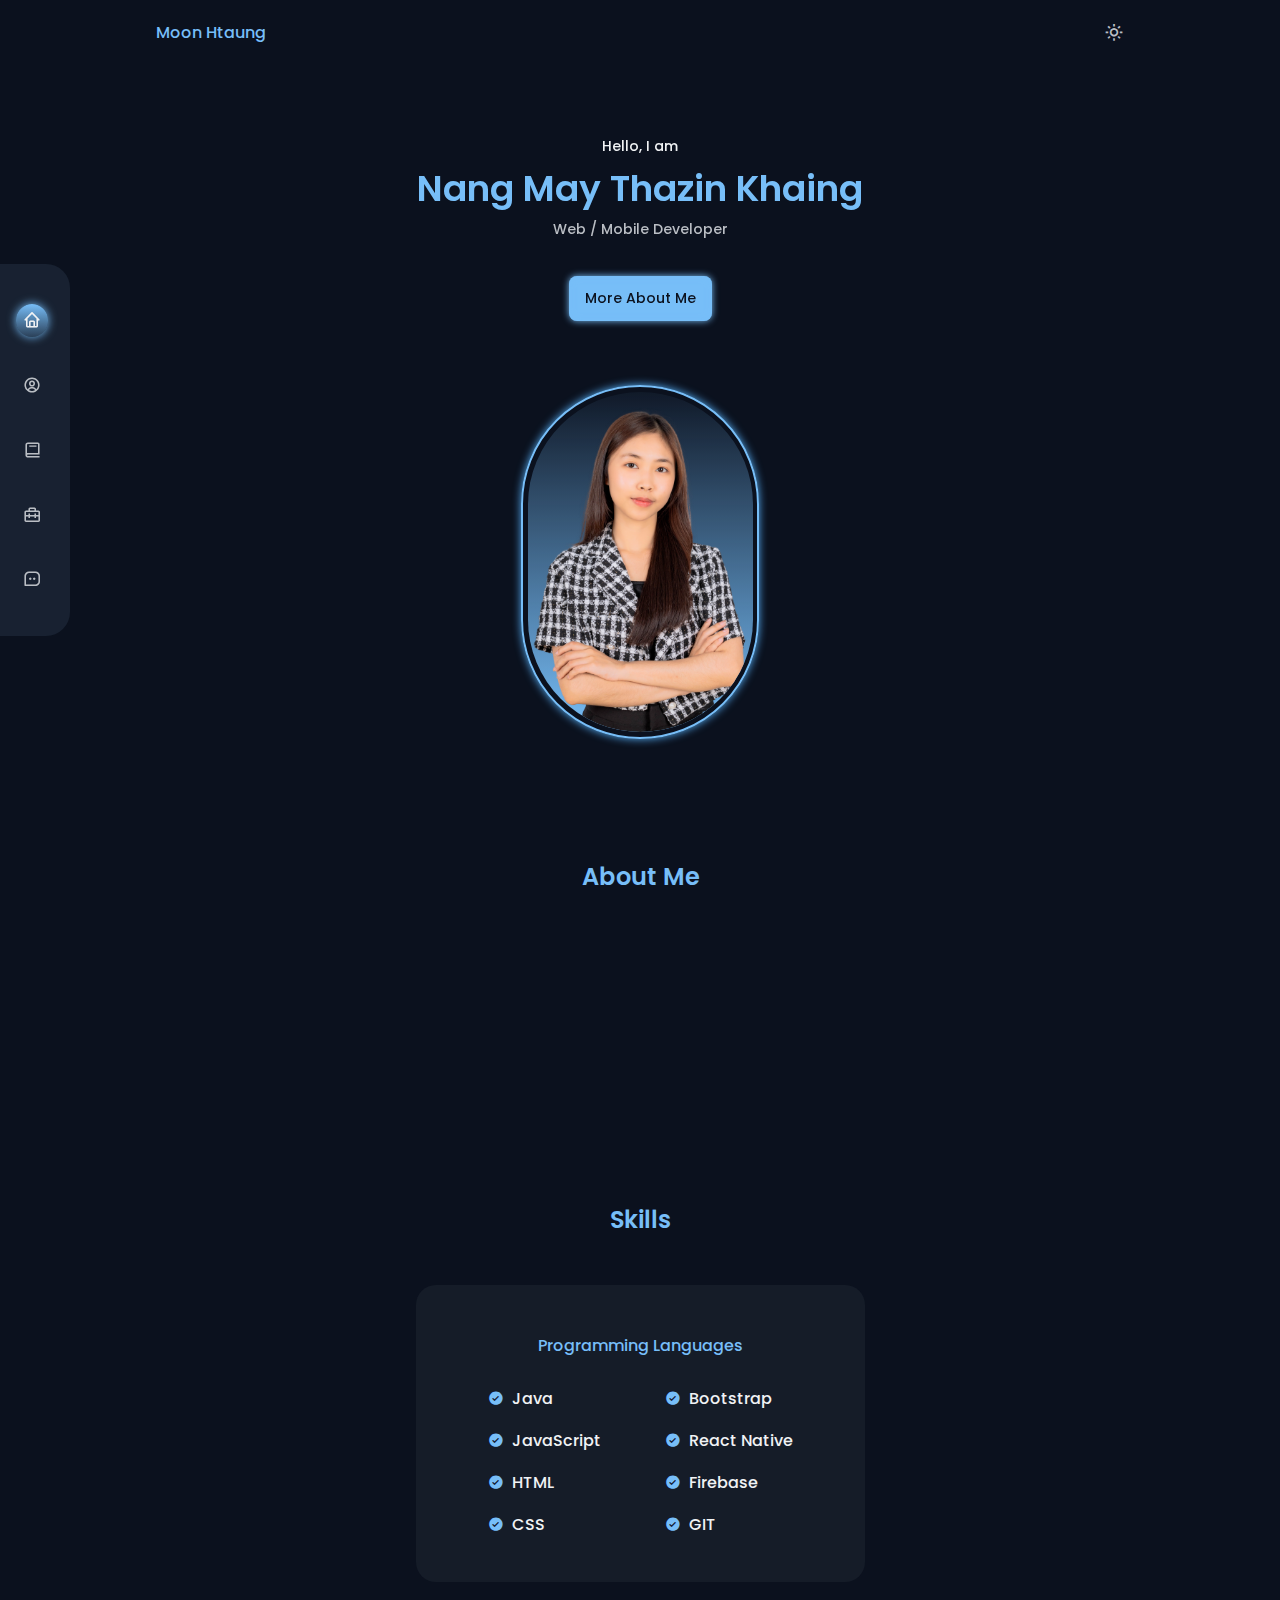
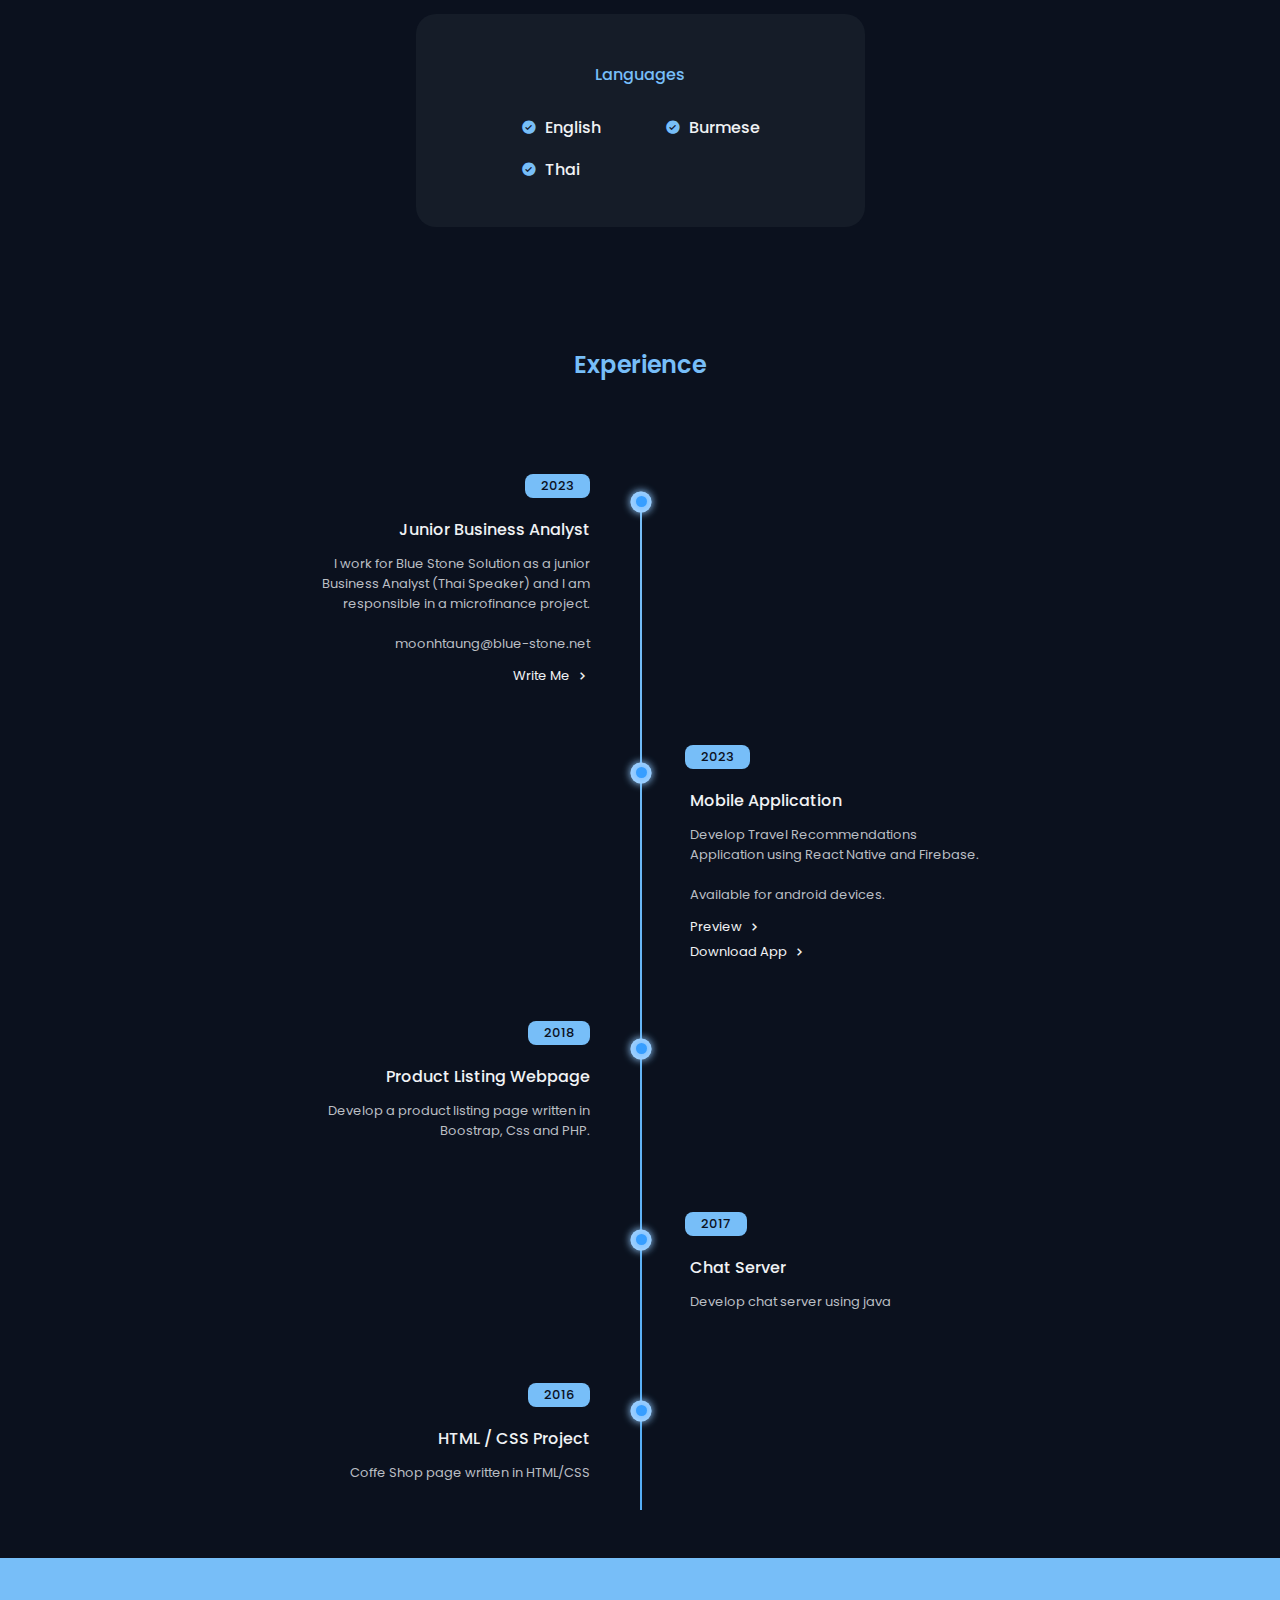
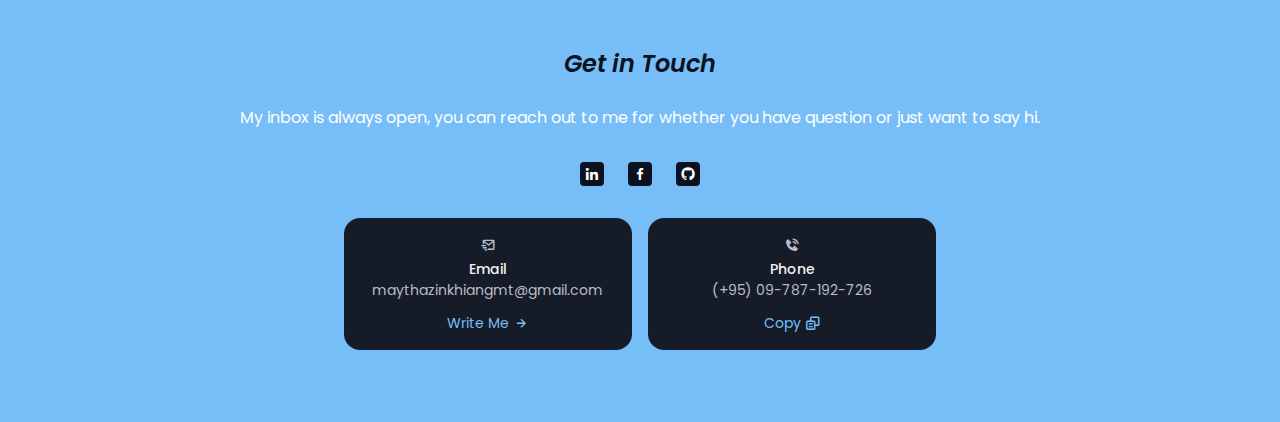
==== commit 5518e1c2: "change code" ====
--- a/index.html
+++ b/index.html
@@ -100,7 +100,7 @@
             <div class="home_button">
               <a
                 download=""
-                href="assets/img/MayThazinKhaing(Resume).pdf"
+                href="assets/img/MayThazinKhaing.pdf"
                 class="button button-transparent"
                 >Download CV</a
               >
@@ -123,6 +123,22 @@
                   <i class="bx bxs-check-circle"></i>
 
                   <div>
+                    <h3 class="skills_name">Java</h3>
+                  </div>
+                </div>
+
+                <div class="skills_data">
+                  <i class="bx bxs-check-circle"></i>
+
+                  <div>
+                    <h3 class="skills_name">JavaScript</h3>
+                  </div>
+                </div>
+
+                <div class="skills_data">
+                  <i class="bx bxs-check-circle"></i>
+
+                  <div>
                     <h3 class="skills_name">HTML</h3>
                   </div>
                 </div>
@@ -134,15 +150,9 @@
                     <h3 class="skills_name">CSS</h3>
                   </div>
                 </div>
-
-                <div class="skills_data">
-                  <i class="bx bxs-check-circle"></i>
-
-                  <div>
-                    <h3 class="skills_name">JavaScript</h3>
-                  </div>
-                </div>
-
+              </div>
+
+              <div class="skills_group">
                 <div class="skills_data">
                   <i class="bx bxs-check-circle"></i>
 
@@ -150,9 +160,7 @@
                     <h3 class="skills_name">Bootstrap</h3>
                   </div>
                 </div>
-              </div>
-
-              <div class="skills_group">
+
                 <div class="skills_data">
                   <i class="bx bxs-check-circle"></i>
 
@@ -166,14 +174,6 @@
 
                   <div>
                     <h3 class="skills_name">Firebase</h3>
-                  </div>
-                </div>
-
-                <div class="skills_data">
-                  <i class="bx bxs-check-circle"></i>
-
-                  <div>
-                    <h3 class="skills_name">NodeJS</h3>
                   </div>
                 </div>
 
@@ -269,37 +269,35 @@
                 <h3 class="exp_title">Product Listing Webpage</h3>
                 <p class="exp_description">
                   Develop a product listing page written in Boostrap, Css and
-                  Django.
+                  PHP.
                 </p>
                 <!-- <a href="#" class="exp_link"
                   >Read More<i class="bx bx-chevron-right exp_link-icon"></i
                 ></a> -->
                 <span class="exp_circle"></span>
-                <span class="exp_date">2021</span>
-              </li>
-
-              <li class="experience_list">
-                <h3 class="exp_title">Virtual Vending Machine Project</h3>
+                <span class="exp_date">2018</span>
+              </li>
+
+              <li class="experience_list">
+                <h3 class="exp_title">Chat Server</h3>
+                <p class="exp_description">Develop chat server using java</p>
+                <!-- <a href="#" class="exp_link"
+                  >Read More<i class="bx bx-chevron-right exp_link-icon"></i
+                ></a> -->
+                <span class="exp_circle"></span>
+                <span class="exp_date">2017</span>
+              </li>
+
+              <li class="experience_list">
+                <h3 class="exp_title">HTML / CSS Project</h3>
                 <p class="exp_description">
-                  Develop vending machine design implementation with C#.
+                  Coffe Shop page written in HTML/CSS
                 </p>
                 <!-- <a href="#" class="exp_link"
                   >Read More<i class="bx bx-chevron-right exp_link-icon"></i
                 ></a> -->
                 <span class="exp_circle"></span>
-                <span class="exp_date">2019</span>
-              </li>
-
-              <li class="experience_list">
-                <h3 class="exp_title">Chat Server</h3>
-                <p class="exp_description">
-                  Develop chat server using java and Apache technologies.
-                </p>
-                <!-- <a href="#" class="exp_link"
-                  >Read More<i class="bx bx-chevron-right exp_link-icon"></i
-                ></a> -->
-                <span class="exp_circle"></span>
-                <span class="exp_date">2018</span>
+                <span class="exp_date">2016</span>
               </li>
             </ul>
           </div>
@@ -375,6 +373,9 @@
 
     <!--=============== Scroll JS ===============-->
     <script src="assets/js/scrollreveal.min.js"></script>
+
+    <!--=============== Swiper JS ===============-->
+    <script src="/assets/js/swiper-bundle.min.js"></script>
     <!--=============== MAIN JS ===============-->
     <script src="assets/js/main.js"></script>
   </body>
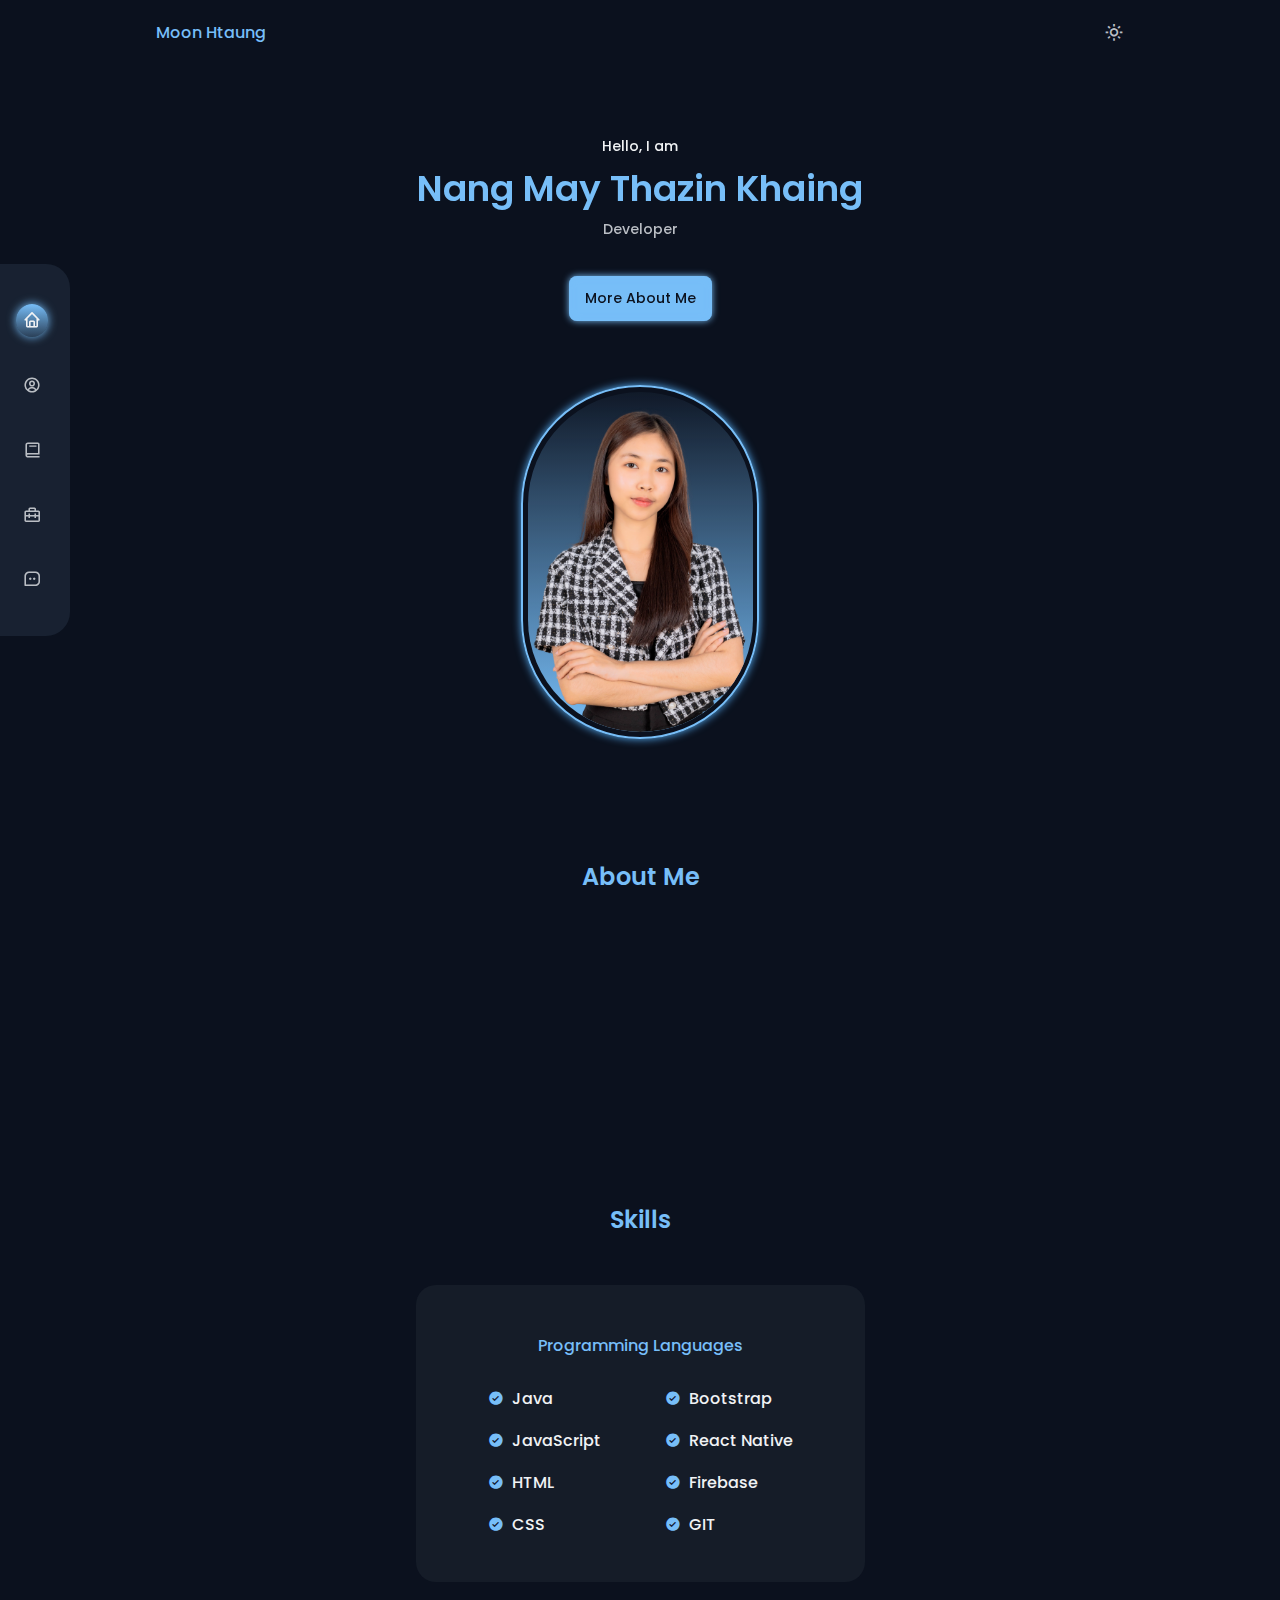
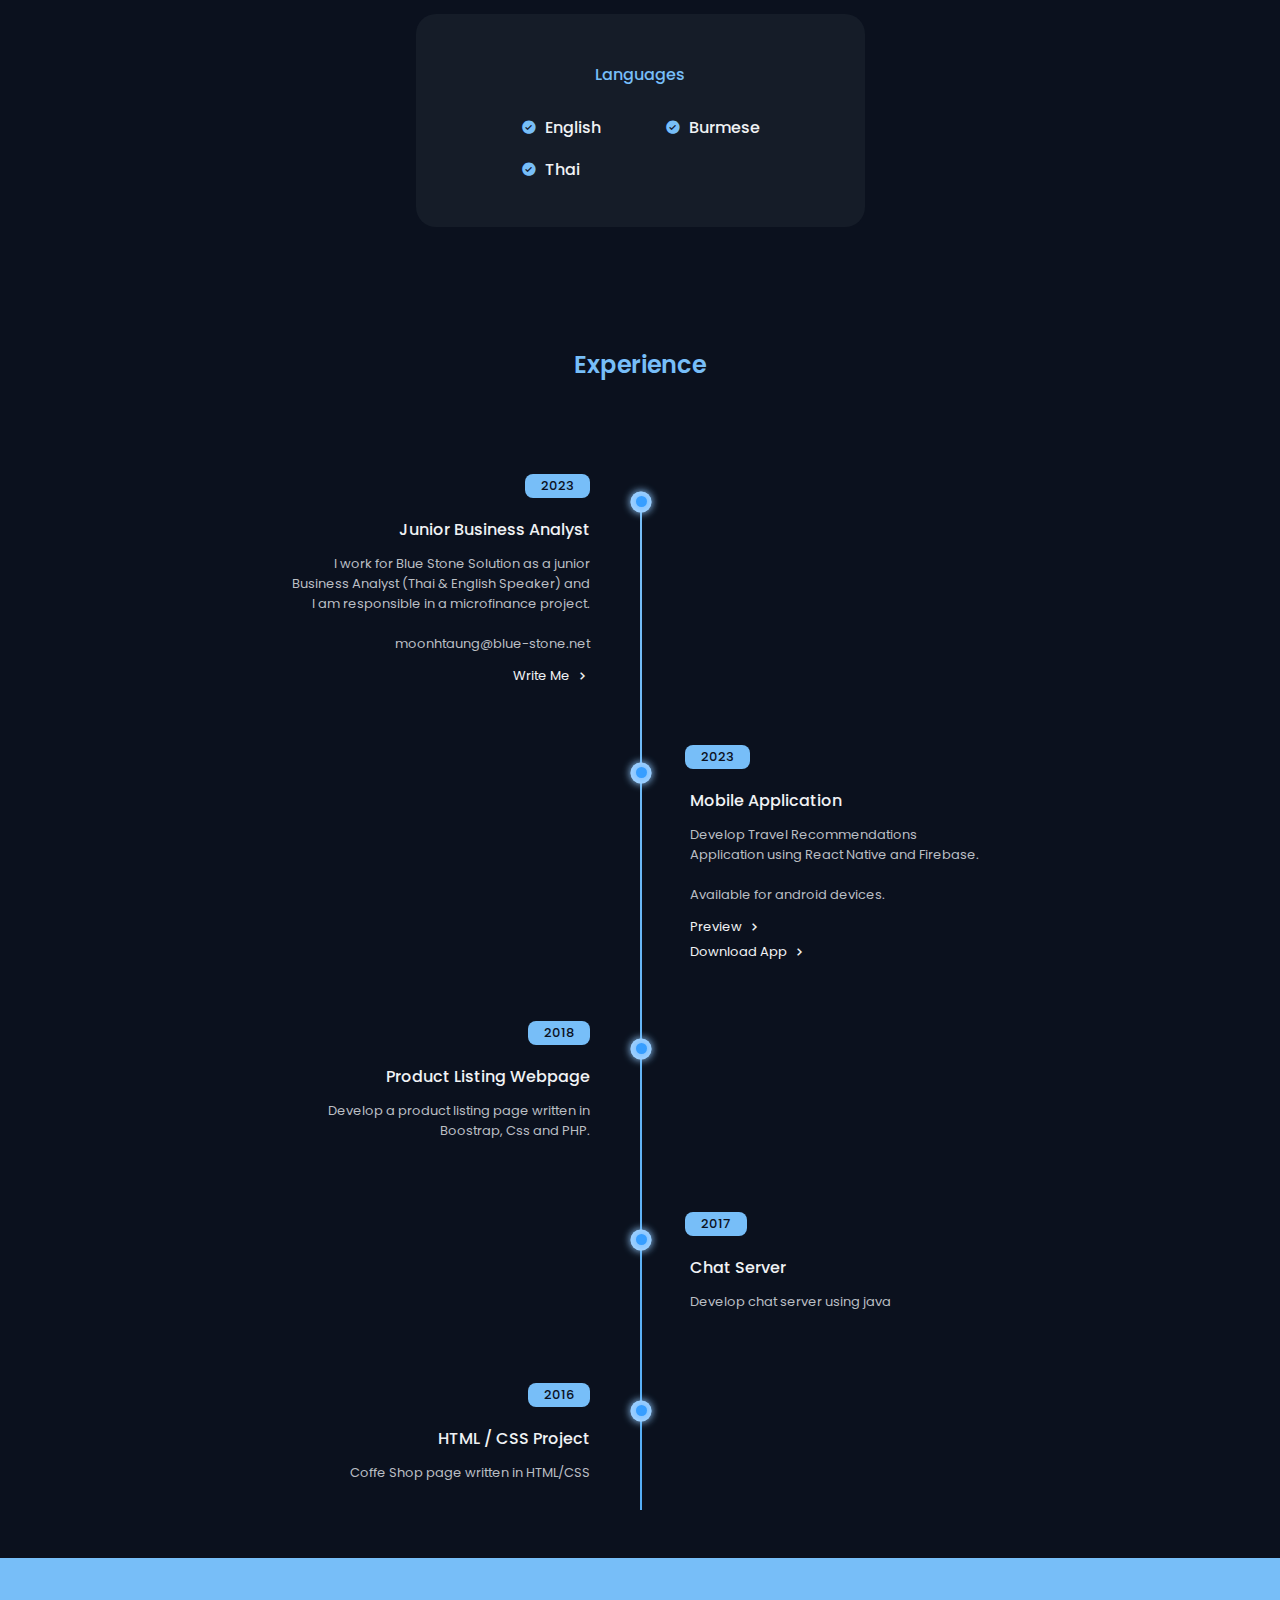
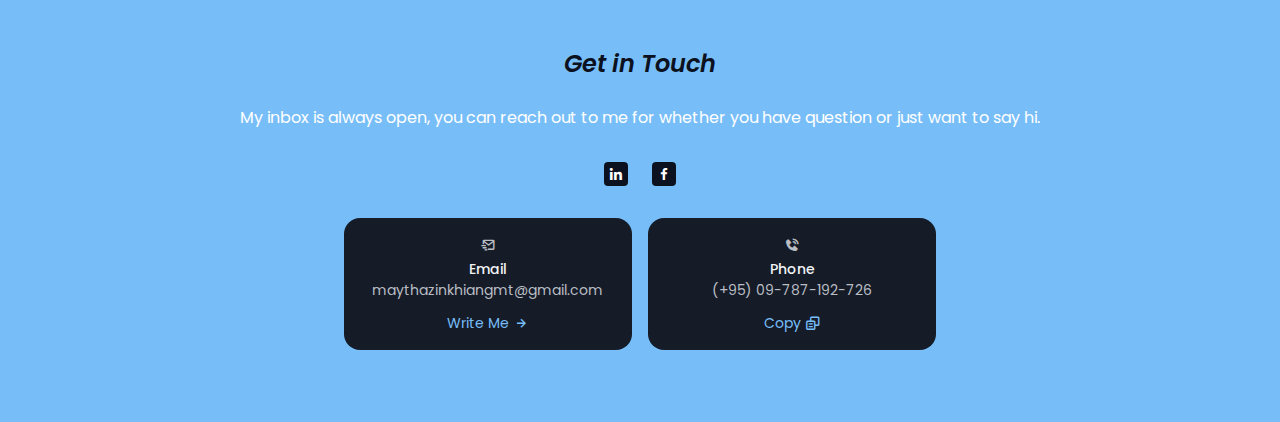
==== commit da20ff82: "change text" ====
--- a/index.html
+++ b/index.html
@@ -68,7 +68,7 @@
           <div class="home_data">
             <span class="home_greeting">Hello, I am </span>
             <h1 class="home_name">Nang May Thazin Khaing</h1>
-            <h3 class="home_position">Web / Mobile Developer</h3>
+            <h3 class="home_position">Developer</h3>
 
             <div class="home_button">
               <a href="#about" class="button">More About Me</a>
@@ -230,7 +230,8 @@
                 <h3 class="exp_title">Junior Business Analyst</h3>
                 <p class="exp_description">
                   I work for Blue Stone Solution as a junior Business Analyst
-                  (Thai Speaker) and I am responsible in a microfinance project.
+                  (Thai & English Speaker) and I am responsible in a
+                  microfinance project.
 
                   <br /><br />
                   moonhtaung@blue-stone.net
@@ -328,13 +329,14 @@
                 >
                   <i class="bx bxl-facebook"></i>
                 </a>
-                <a
+
+                <!-- <a
                   href="https://github.com/maythazinkhaing"
                   target="_blank"
                   class="footer_social-link"
                 >
                   <i class="bx bxl-github"></i>
-                </a>
+                </a> -->
               </ul>
             </div>
             <div class="contact_info">
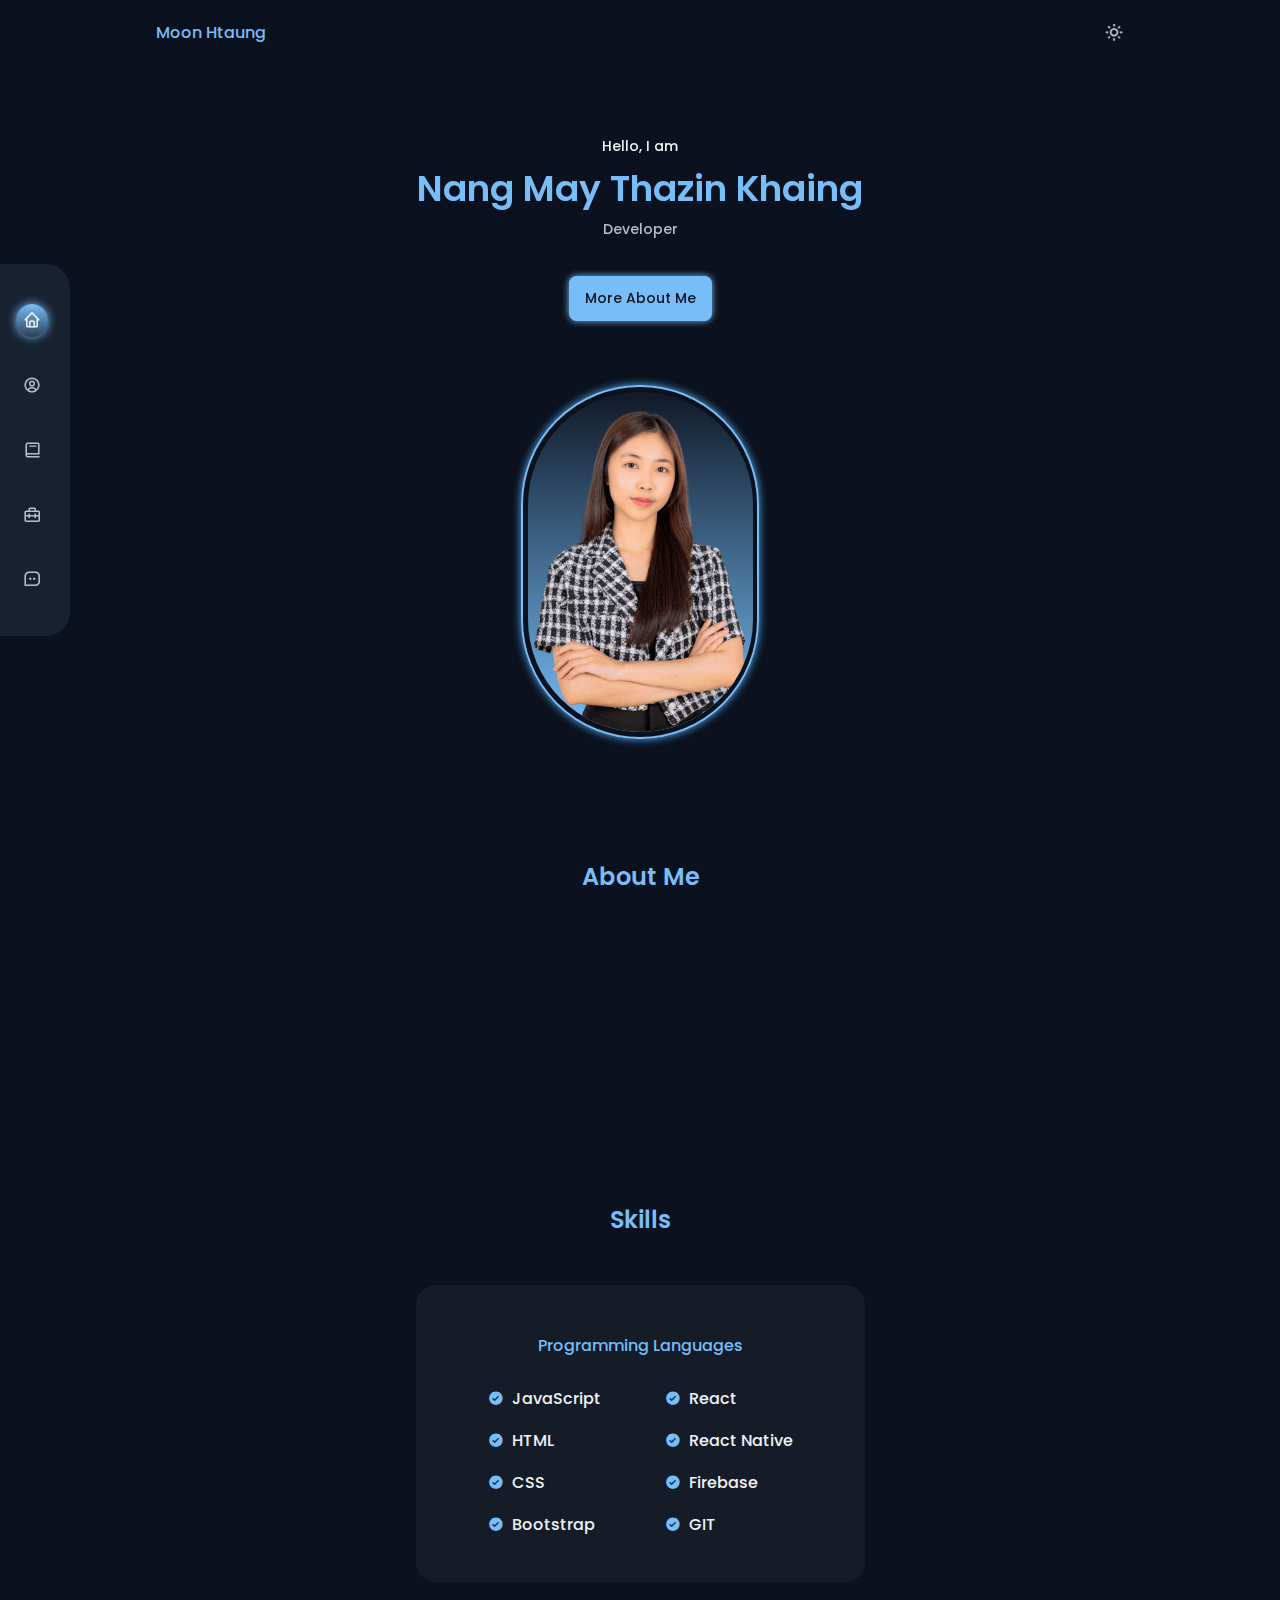
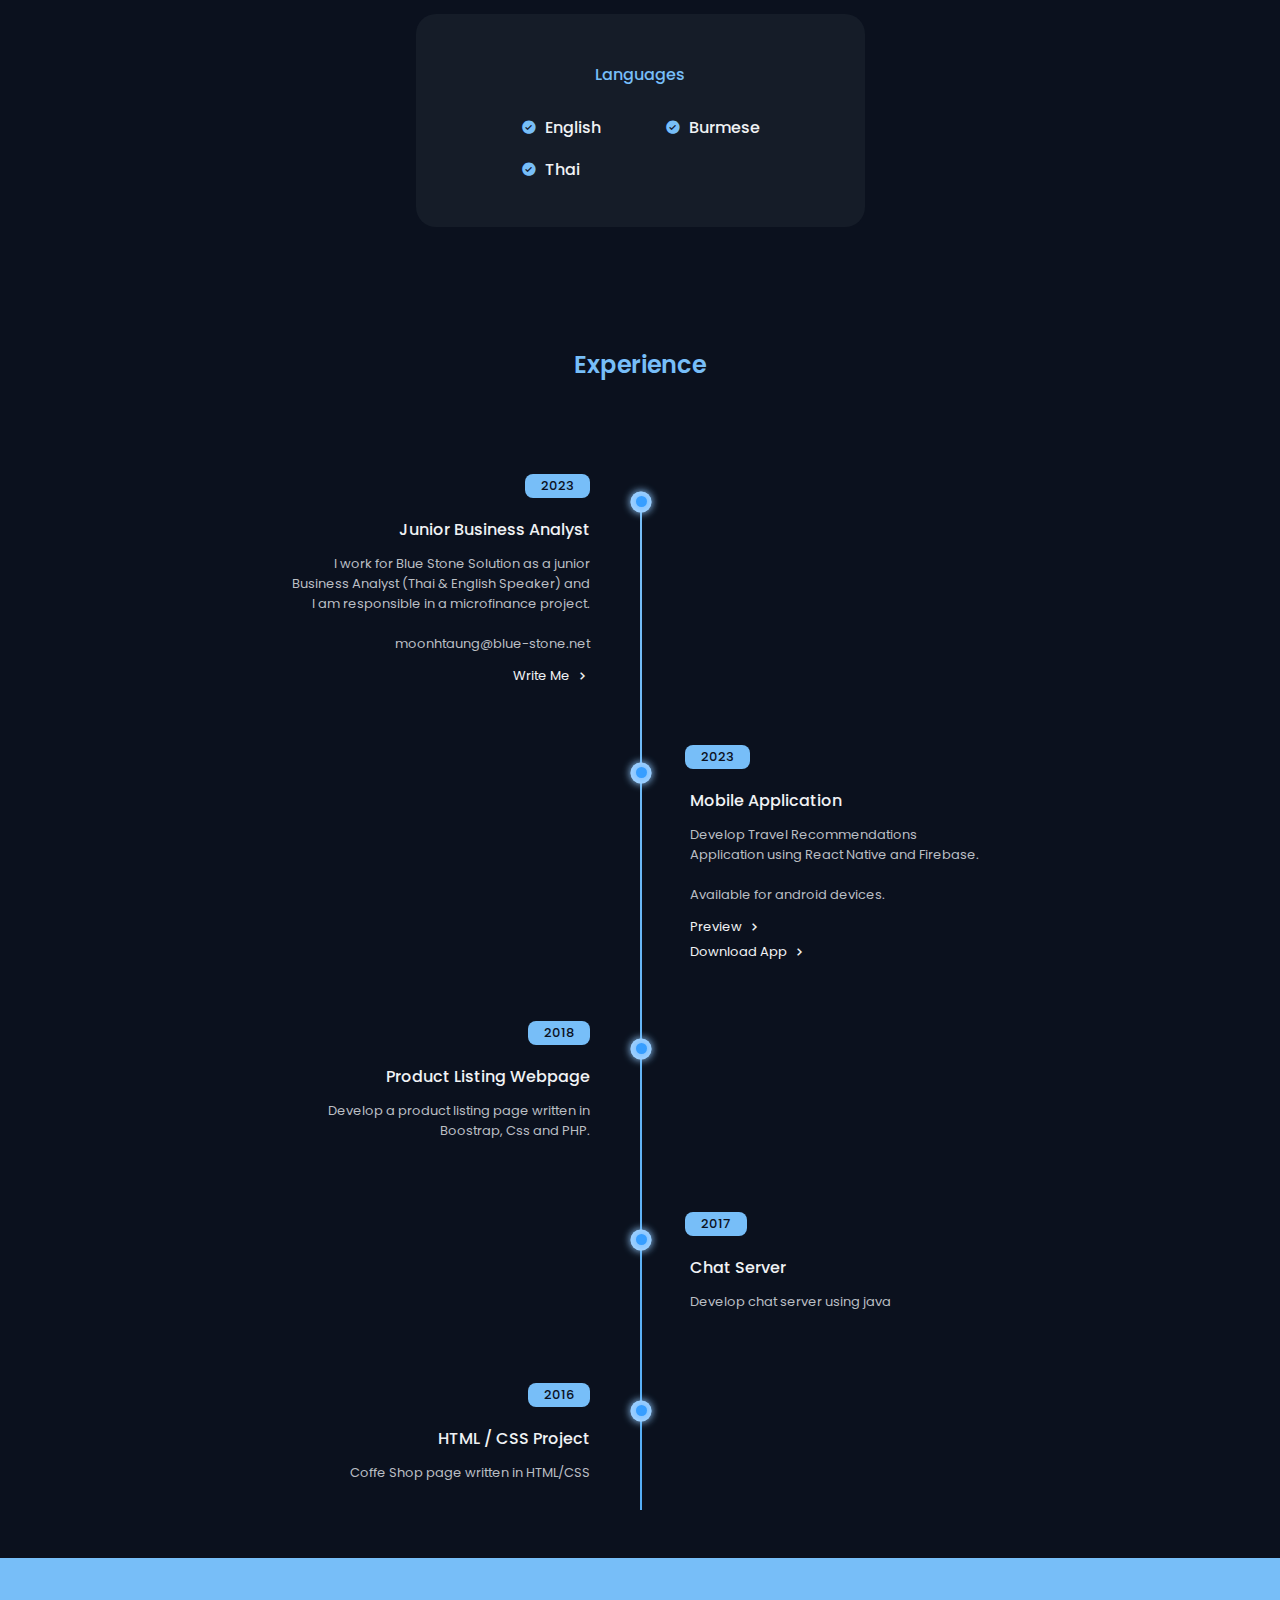
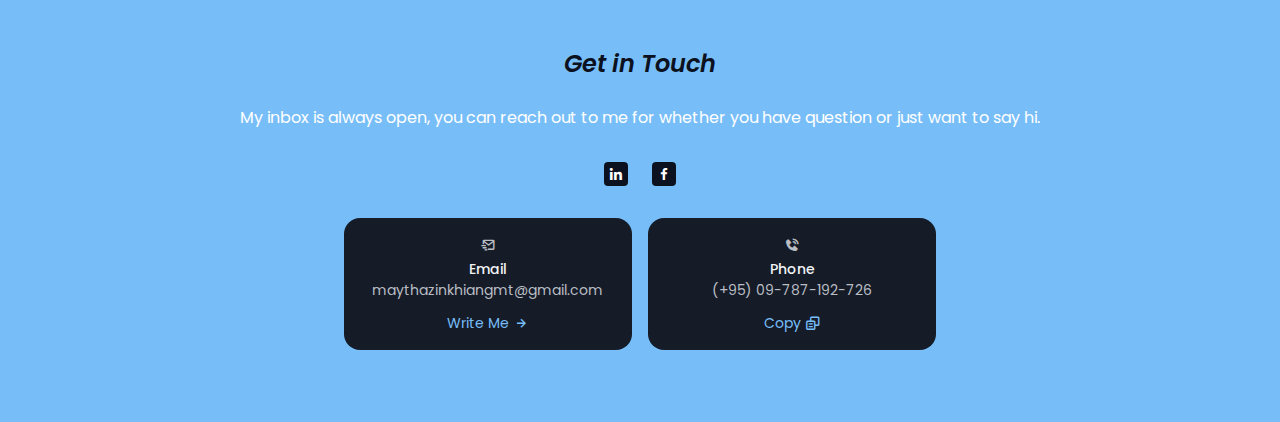
==== commit a1528511: "changes" ====
--- a/index.html
+++ b/index.html
@@ -123,14 +123,6 @@
                   <i class="bx bxs-check-circle"></i>
 
                   <div>
-                    <h3 class="skills_name">Java</h3>
-                  </div>
-                </div>
-
-                <div class="skills_data">
-                  <i class="bx bxs-check-circle"></i>
-
-                  <div>
                     <h3 class="skills_name">JavaScript</h3>
                   </div>
                 </div>
@@ -150,6 +142,13 @@
                     <h3 class="skills_name">CSS</h3>
                   </div>
                 </div>
+                <div class="skills_data">
+                  <i class="bx bxs-check-circle"></i>
+
+                  <div>
+                    <h3 class="skills_name">Bootstrap</h3>
+                  </div>
+                </div>
               </div>
 
               <div class="skills_group">
@@ -157,7 +156,7 @@
                   <i class="bx bxs-check-circle"></i>
 
                   <div>
-                    <h3 class="skills_name">Bootstrap</h3>
+                    <h3 class="skills_name">React</h3>
                   </div>
                 </div>
 
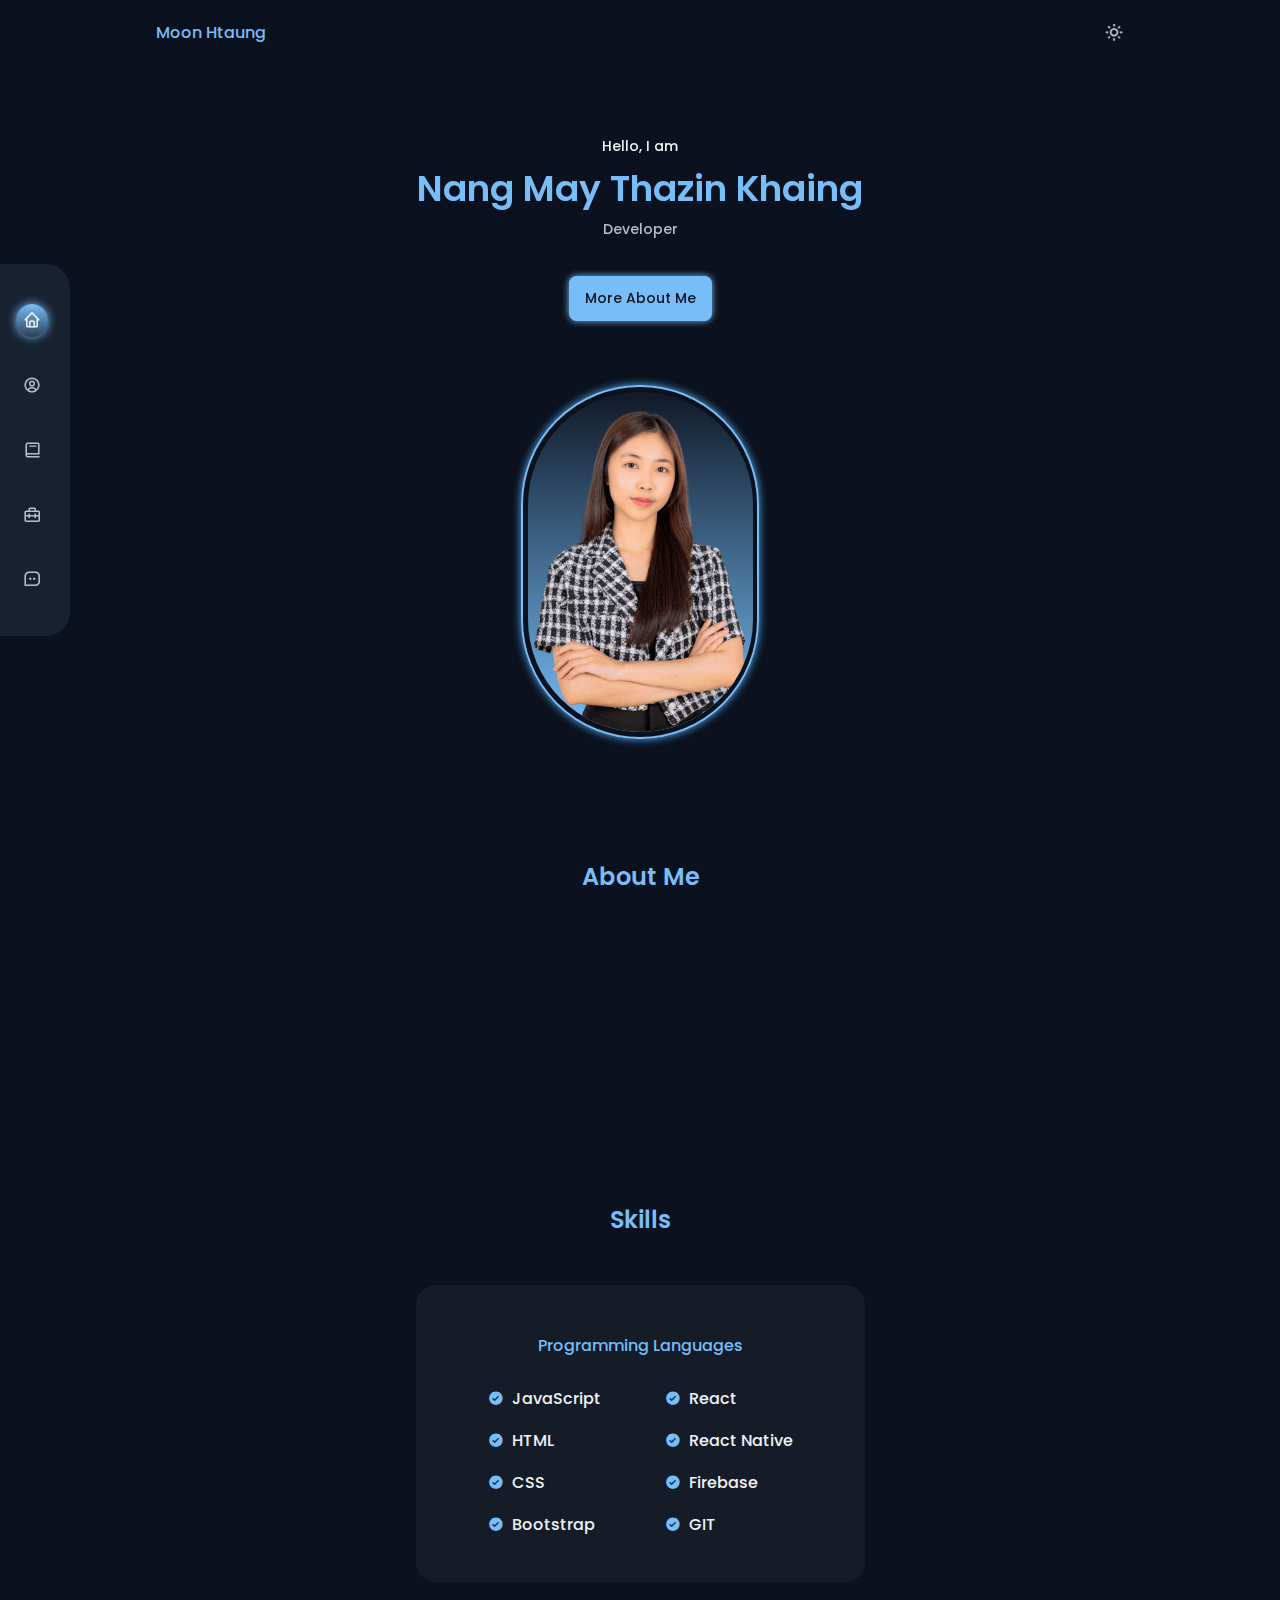
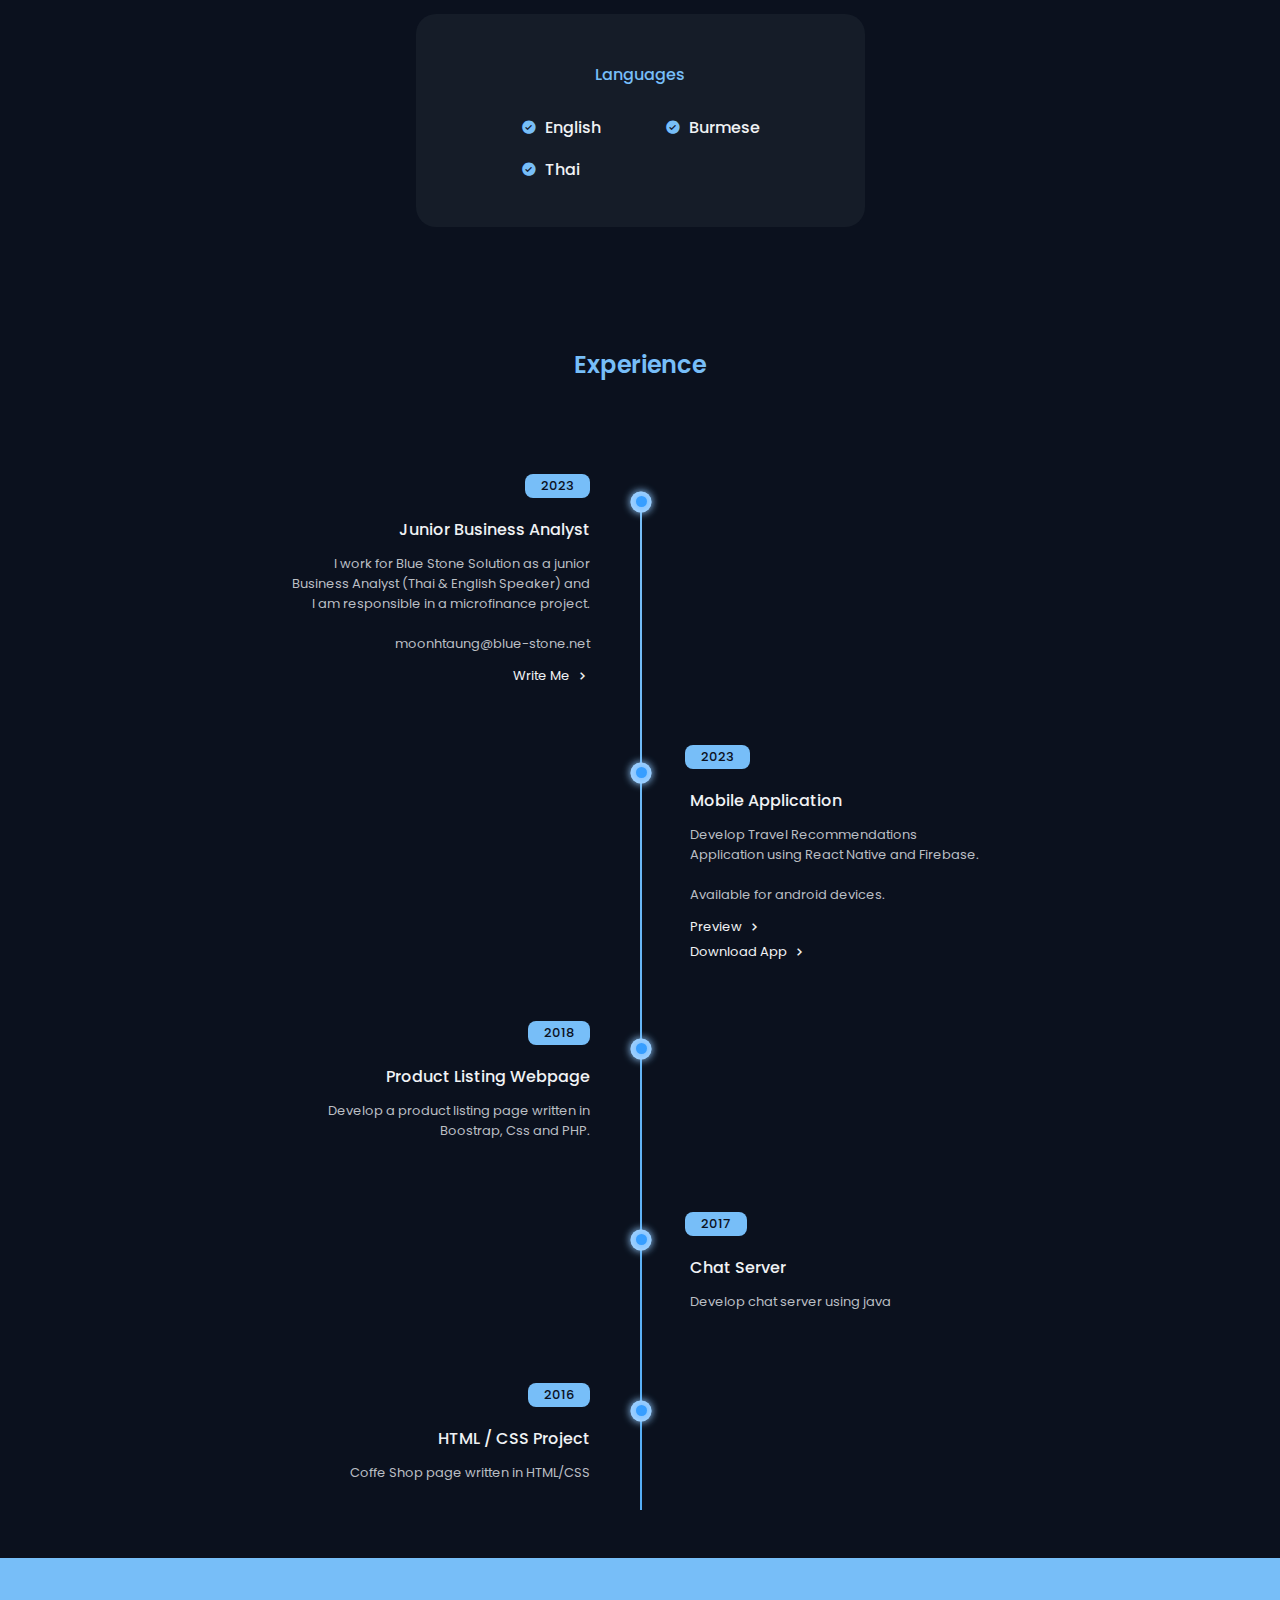
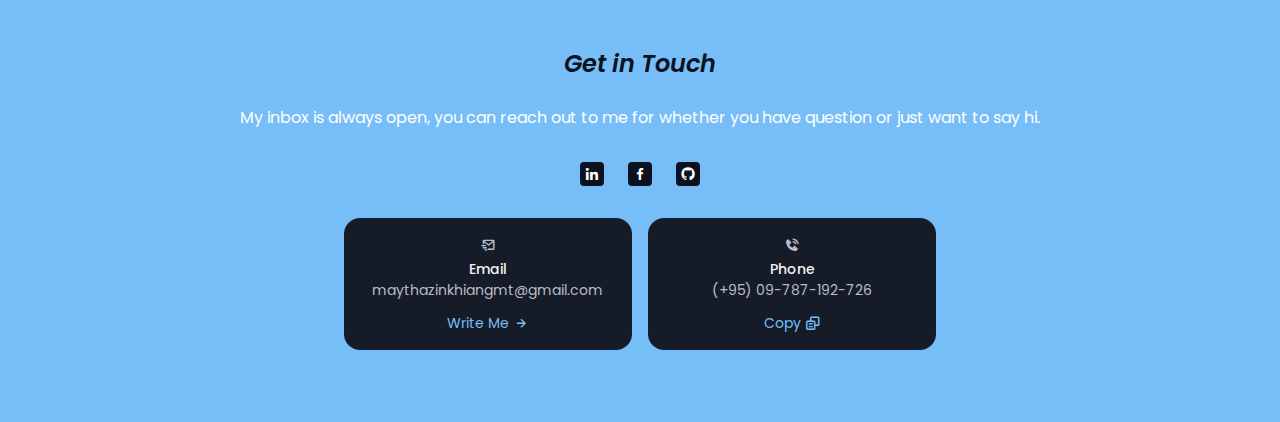
==== commit c511e21a: "add git url" ====
--- a/index.html
+++ b/index.html
@@ -100,7 +100,7 @@
             <div class="home_button">
               <a
                 download=""
-                href="assets/img/MayThazinKhaing.pdf"
+                href="assets/img/May Thazin Khaing.pdf"
                 class="button button-transparent"
                 >Download CV</a
               >
@@ -329,13 +329,13 @@
                   <i class="bx bxl-facebook"></i>
                 </a>
 
-                <!-- <a
+                <a
                   href="https://github.com/maythazinkhaing"
                   target="_blank"
                   class="footer_social-link"
                 >
                   <i class="bx bxl-github"></i>
-                </a> -->
+                </a>
               </ul>
             </div>
             <div class="contact_info">
